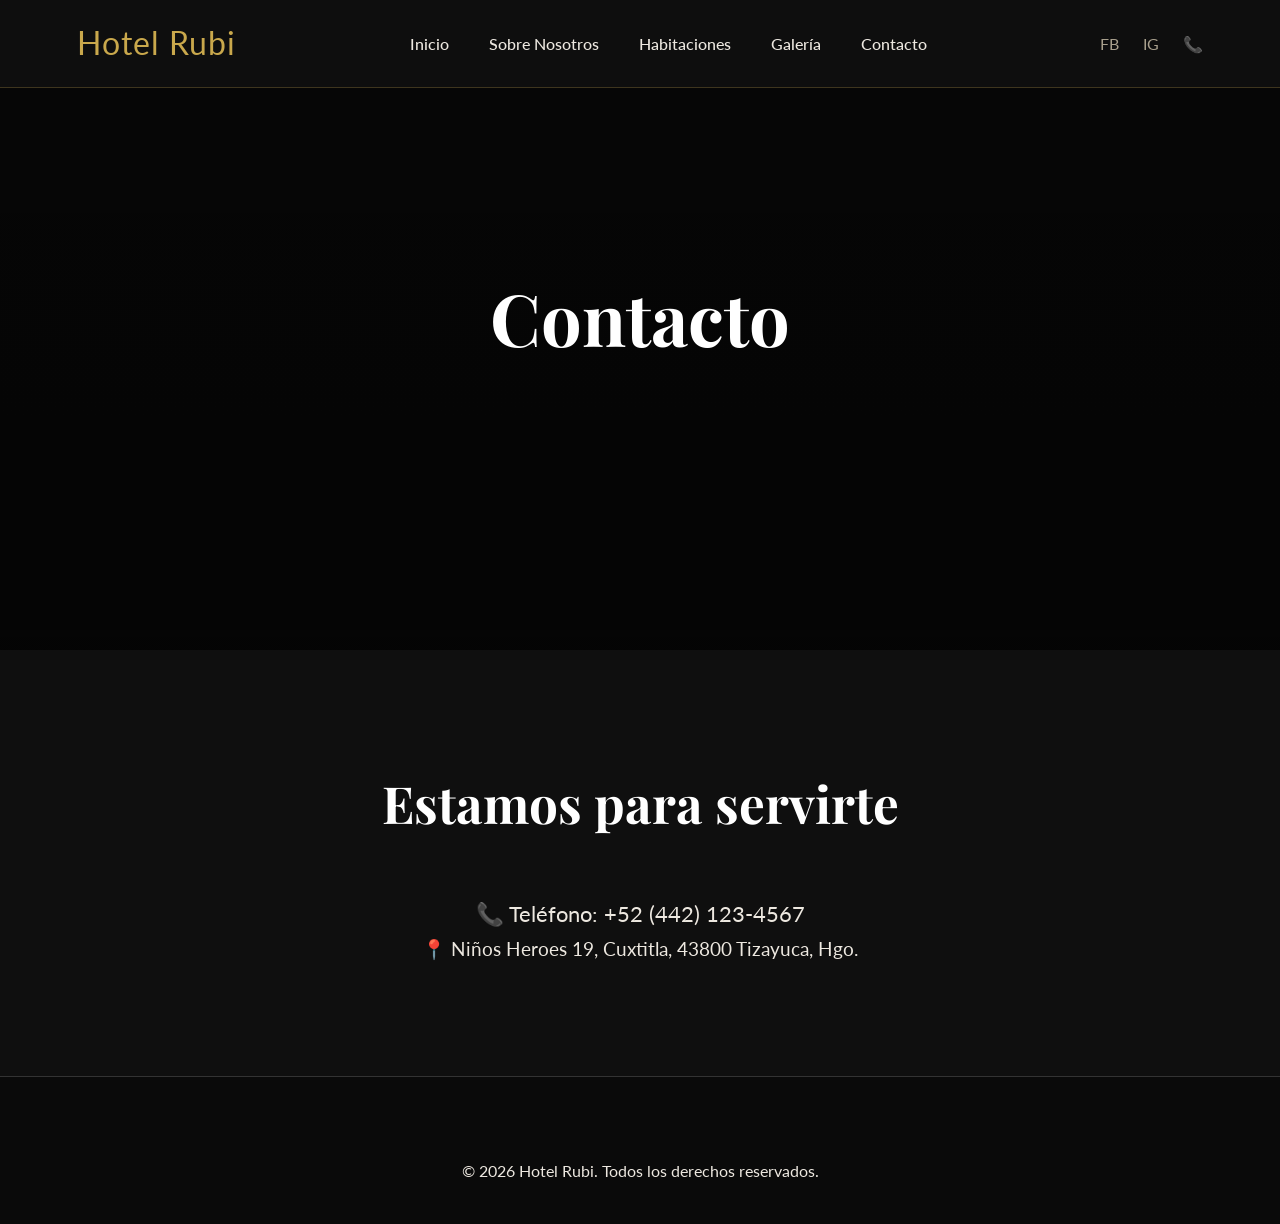
==== contacto.html @ fad12815 "Nuevo proyecto estático del hotel" ====
<!DOCTYPE html>
<html lang="es">
<head>
    <meta charset="UTF-8">
    <meta name="viewport" content="width=device-width, initial-scale=1.0">
    <title>Contacto — Hotel Rubi</title>
    <link href="https://fonts.googleapis.com/css2?family=Playfair+Display:wght@400;700&amp;family=Lato:wght@300;400;700&amp;display=swap" rel="stylesheet">
    <link rel="stylesheet" href="css/style.css">
</head>
<body>
    <nav>
        <a href="index.html" class="nav-logo">Hotel Rubi</a>
        <ul class="nav-links">
            <li><a href="index.html">Inicio</a></li>
            <li><a href="sobre-nosotros.html">Sobre Nosotros</a></li>
            <li><a href="habitaciones.html">Habitaciones</a></li>
            <li><a href="galeria.html">Galería</a></li>
            <li><a href="contacto.html">Contacto</a></li>
        </ul>
        <div class="nav-right">
            <a href="https://facebook.com" target="_blank">FB</a>
            <a href="https://instagram.com" target="_blank">IG</a>
            <a href="tel:+524421234567">📞</a>
            <!-- <a href="https://wa.me/524421234567" target="_blank" class="btn">Reservar</a> -->
        </div>
    </nav>

    <section class="hero" style="height: 60vh; background-image: linear-gradient(rgba(0,0,0,0.6), rgba(0,0,0,0.7)), url('');">
        <div class="hero-content">
            <h1>Contacto</h1>
        </div>
    </section>

    <section class="section">
        <h2 class="section-title">Estamos para servirte</h2>
        <div style="max-width: 700px; margin: 0 auto; text-align: center;">
            <p style="font-size: 1.4rem;">📞 Teléfono: +52 (442) 123-4567</p>
            <!-- <p style="font-size: 1.4rem; margin: 1.5rem 0;">💬 WhatsApp: <a href="https://wa.me/524421234567" style="color: var(--gold);">524421234567</a></p> -->
            <p style="font-size: 1.2rem;">📍 Niños Heroes 19, Cuxtitla, 43800 Tizayuca, Hgo.</p>
        </div>
    </section>

    <footer>
        <p>&copy; 2026 Hotel Rubi. Todos los derechos reservados.</p>
    </footer>
</body>
</html>
---- css/style.css ----
:root {
    --gold: #C9A84C;
    --gold-light: #E8C97A;
    --dark: #0F0F0F;
    --dark2: #1A1A1A;
    --text: #EDE8E0;
    --text-muted: #A89F8C;
}

* {
    margin: 0;
    padding: 0;
    box-sizing: border-box;
}

body {
    font-family: 'Lato', system-ui, sans-serif;
    background: var(--dark);
    color: var(--text);
    line-height: 1.7;
}

h1, h2, h3, h4 {
    font-family: 'Playfair Display', serif;
    font-weight: 700;
}

nav {
    position: fixed;
    top: 0;
    left: 0;
    right: 0;
    z-index: 1000;
    background: rgba(15, 15, 15, 0.98);
    backdrop-filter: blur(12px);
    border-bottom: 1px solid rgba(201, 168, 76, 0.25);
    padding: 0 6%;
    height: 88px;
    display: flex;
    align-items: center;
    justify-content: space-between;
}

.nav-logo {
    font-size: 2rem;
    color: var(--gold);
    text-decoration: none;
    letter-spacing: 1px;
}

.nav-links {
    display: flex;
    gap: 2.5rem;
    list-style: none;
}

.nav-links a {
    color: var(--text);
    text-decoration: none;
    font-size: 1rem;
    font-weight: 500;
    transition: color 0.3s;
}

.nav-links a:hover {
    color: var(--gold);
}

.nav-right {
    display: flex;
    align-items: center;
    gap: 1.5rem;
}

.nav-right a {
    color: var(--text-muted);
    text-decoration: none;
    transition: color 0.3s;
}

.nav-right a:hover {
    color: var(--gold);
}

.btn {
    display: inline-block;
    padding: 12px 28px;
    background: var(--gold);
    color: #111;
    text-decoration: none;
    font-weight: 600;
    border-radius: 4px;
    transition: all 0.3s;
}

.btn:hover {
    background: var(--gold-light);
    transform: translateY(-2px);
}

.hero {
    height: 100vh;
    min-height: 650px;
    background: linear-gradient(rgba(0,0,0,0.65), rgba(0,0,0,0.75)), url('https://picsum.photos/id/1015/1920/1080') center/cover;
    display: flex;
    align-items: center;
    justify-content: center;
    text-align: center;
    color: white;
}

.hero-content {
    max-width: 850px;
    padding: 0 20px;
}

.hero h1 {
    font-size: 4.5rem;
    margin-bottom: 1rem;
}

.hero p {
    font-size: 1.4rem;
    margin-bottom: 2.5rem;
}

.section {
    padding: 110px 6%;
}

.section-title {
    text-align: center;
    font-size: 3.2rem;
    margin-bottom: 3rem;
    color: white;
}

.gold-divider {
    text-align: center;
    font-size: 2rem;
    color: var(--gold);
    margin: 2rem 0;
}

.rooms-grid {
    display: grid;
    grid-template-columns: repeat(auto-fit, minmax(320px, 1fr));
    gap: 2.5rem;
}

.room-card {
    background: var(--dark2);
    border-radius: 12px;
    overflow: hidden;
    transition: all 0.4s ease;
}

.room-card:hover {
    transform: translateY(-12px);
    box-shadow: 0 25px 50px rgba(0,0,0,0.5);
}

.room-card img {
    width: 100%;
    height: 260px;
    object-fit: cover;
}

.room-info {
    padding: 1.8rem;
}

.room-info h3 {
    margin-bottom: 0.8rem;
    color: var(--gold);
}

.gallery-grid {
    display: grid;
    grid-template-columns: repeat(auto-fit, minmax(280px, 1fr));
    gap: 1.5rem;
}

.gallery-item {
    border-radius: 12px;
    overflow: hidden;
    height: 280px;
}

.gallery-item img {
    width: 100%;
    height: 100%;
    object-fit: cover;
    transition: transform 0.5s;
}

.gallery-item:hover img {
    transform: scale(1.08);
}

.service-grid {
    display: grid;
    grid-template-columns: repeat(auto-fit, minmax(260px, 1fr));
    gap: 2rem;
}

.service-card {
    background: var(--dark2);
    padding: 2.5rem 1.5rem;
    text-align: center;
    border-radius: 12px;
}

footer {
    background: #0a0a0a;
    padding: 80px 6% 40px;
    text-align: center;
    border-top: 1px solid #333;
}

.map-container {
    height: 420px;
    background: #222;
    border-radius: 12px;
    display: flex;
    align-items: center;
    justify-content: center;
    font-size: 1.2rem;
    color: var(--text-muted);
}

@media (max-width: 768px) {
    .nav-links {
        display: none;
    }
    .hero h1 {
        font-size: 3rem;
    }
}
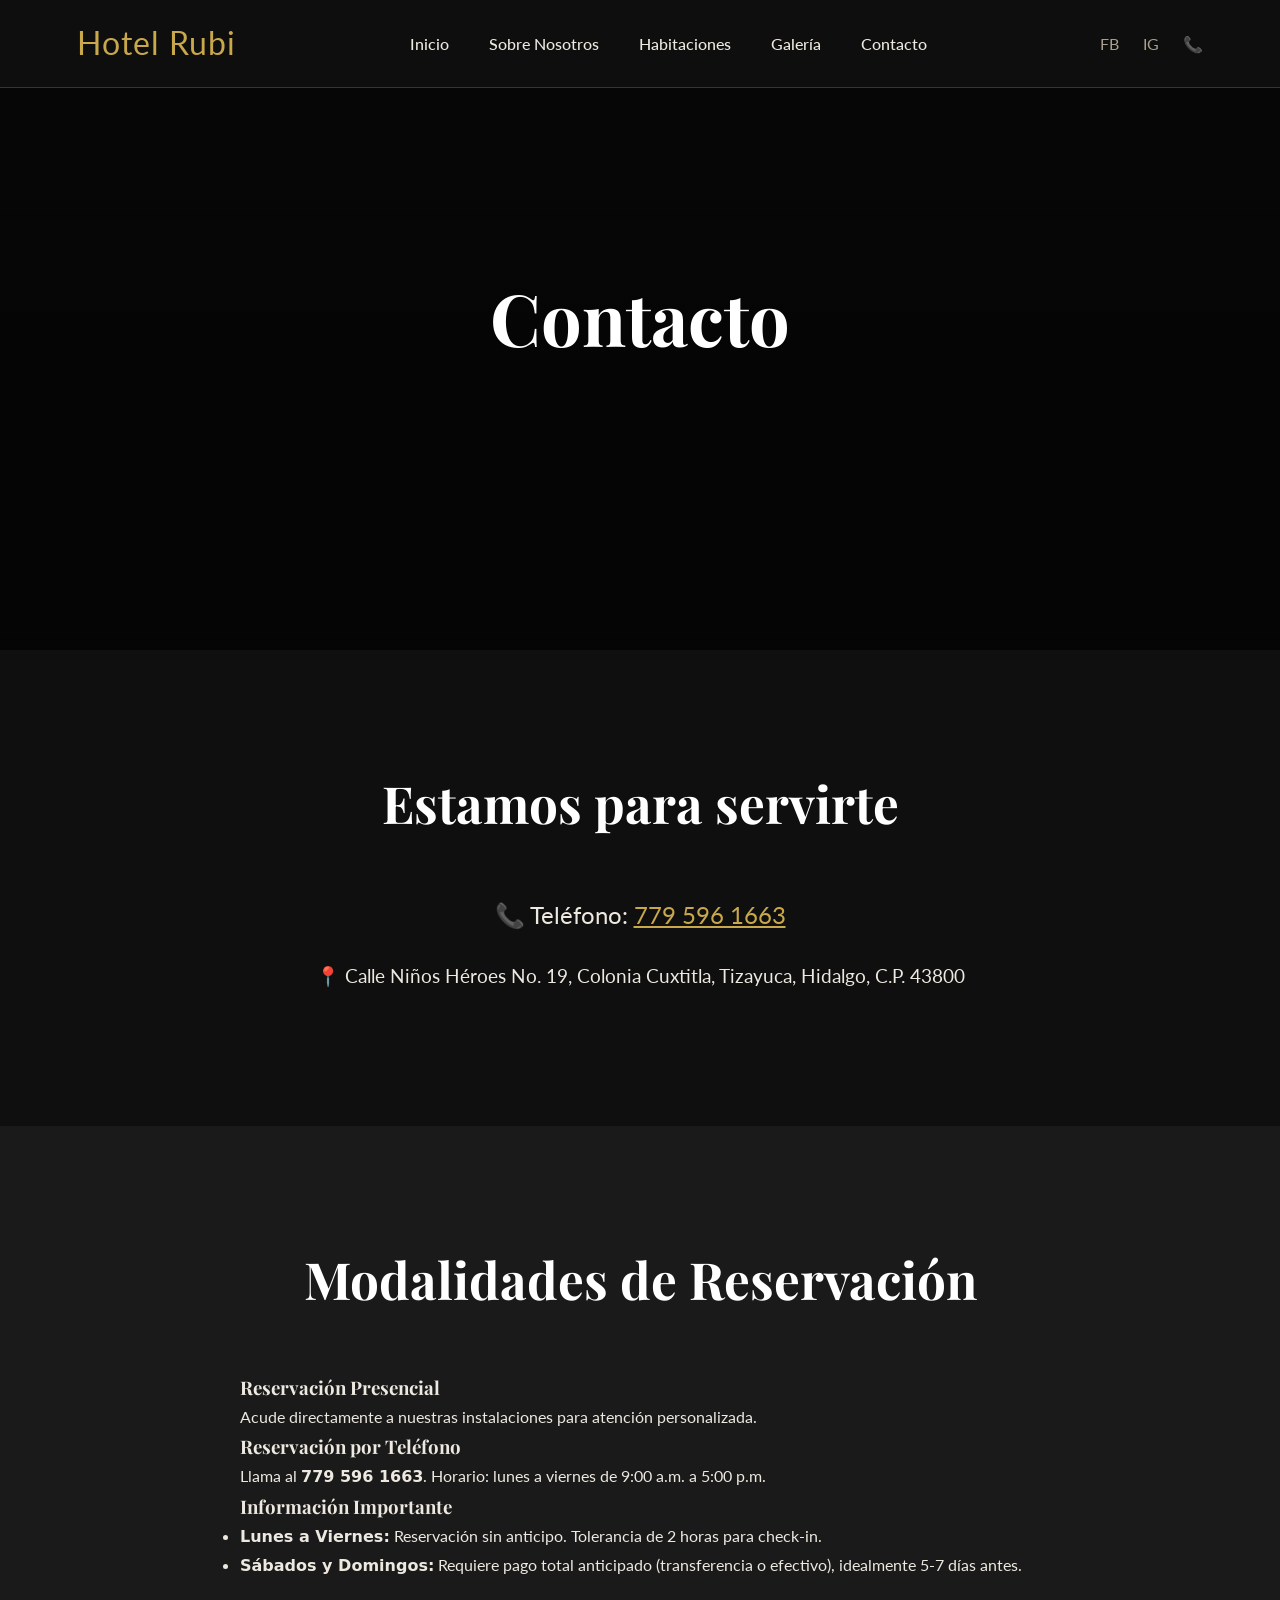
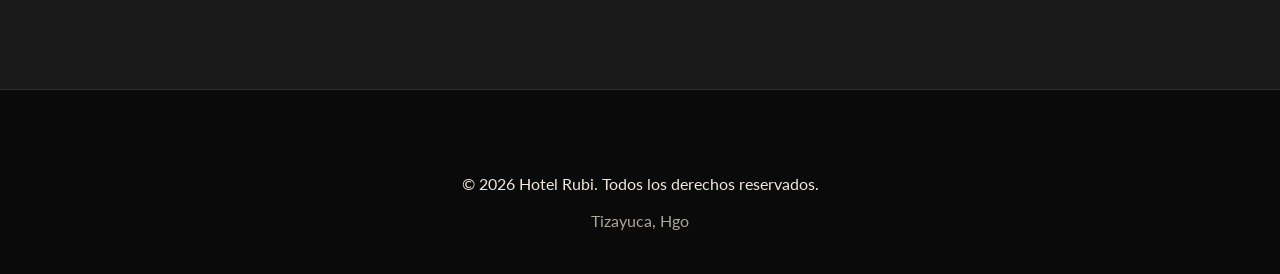
==== commit 872a5829: "Actualización del proyecto" ====
--- a/contacto.html
+++ b/contacto.html
@@ -20,8 +20,7 @@
         <div class="nav-right">
             <a href="https://facebook.com" target="_blank">FB</a>
             <a href="https://instagram.com" target="_blank">IG</a>
-            <a href="tel:+524421234567">📞</a>
-            <!-- <a href="https://wa.me/524421234567" target="_blank" class="btn">Reservar</a> -->
+            <a href="tel:7795961663">📞</a>
         </div>
     </nav>
 
@@ -34,14 +33,31 @@
     <section class="section">
         <h2 class="section-title">Estamos para servirte</h2>
         <div style="max-width: 700px; margin: 0 auto; text-align: center;">
-            <p style="font-size: 1.4rem;">📞 Teléfono: +52 (442) 123-4567</p>
-            <!-- <p style="font-size: 1.4rem; margin: 1.5rem 0;">💬 WhatsApp: <a href="https://wa.me/524421234567" style="color: var(--gold);">524421234567</a></p> -->
-            <p style="font-size: 1.2rem;">📍 Niños Heroes 19, Cuxtitla, 43800 Tizayuca, Hgo.</p>
+            <p style="font-size: 1.5rem;">📞 Teléfono: <a href="tel:7795961663" style="color:var(--gold);">779 596 1663</a></p>
+            <p style="font-size: 1.2rem; margin: 1.5rem 0;">📍 Calle Niños Héroes No. 19, Colonia Cuxtitla, Tizayuca, Hidalgo, C.P. 43800</p>
+        </div>
+    </section>
+
+    <section class="section" style="background: var(--dark2);">
+        <h2 class="section-title">Modalidades de Reservación</h2>
+        <div style="max-width: 800px; margin: 0 auto;">
+            <h3>Reservación Presencial</h3>
+            <p>Acude directamente a nuestras instalaciones para atención personalizada.</p>
+            
+            <h3>Reservación por Teléfono</h3>
+            <p>Llama al <strong>779 596 1663</strong>. Horario: lunes a viernes de 9:00 a.m. a 5:00 p.m.</p>
+            
+            <h3>Información Importante</h3>
+            <ul>
+                <li><strong>Lunes a Viernes:</strong> Reservación sin anticipo. Tolerancia de 2 horas para check-in.</li>
+                <li><strong>Sábados y Domingos:</strong> Requiere pago total anticipado (transferencia o efectivo), idealmente 5-7 días antes.</li>
+            </ul>
         </div>
     </section>
 
     <footer>
         <p>&copy; 2026 Hotel Rubi. Todos los derechos reservados.</p>
+        <p style="margin-top:10px; opacity:0.7;">Tizayuca, Hgo</p>
     </footer>
 </body>
 </html>
--- a/css/style.css
+++ b/css/style.css
@@ -101,7 +101,7 @@
 .hero {
     height: 100vh;
     min-height: 650px;
-    background: linear-gradient(rgba(0,0,0,0.65), rgba(0,0,0,0.75)), url('https://picsum.photos/id/1015/1920/1080') center/cover;
+    /* background: linear-gradient(rgba(0,0,0,0.65), rgba(0,0,0,0.75)), url('https://picsum.photos/id/1015/1920/1080') center/cover; */
     display: flex;
     align-items: center;
     justify-content: center;
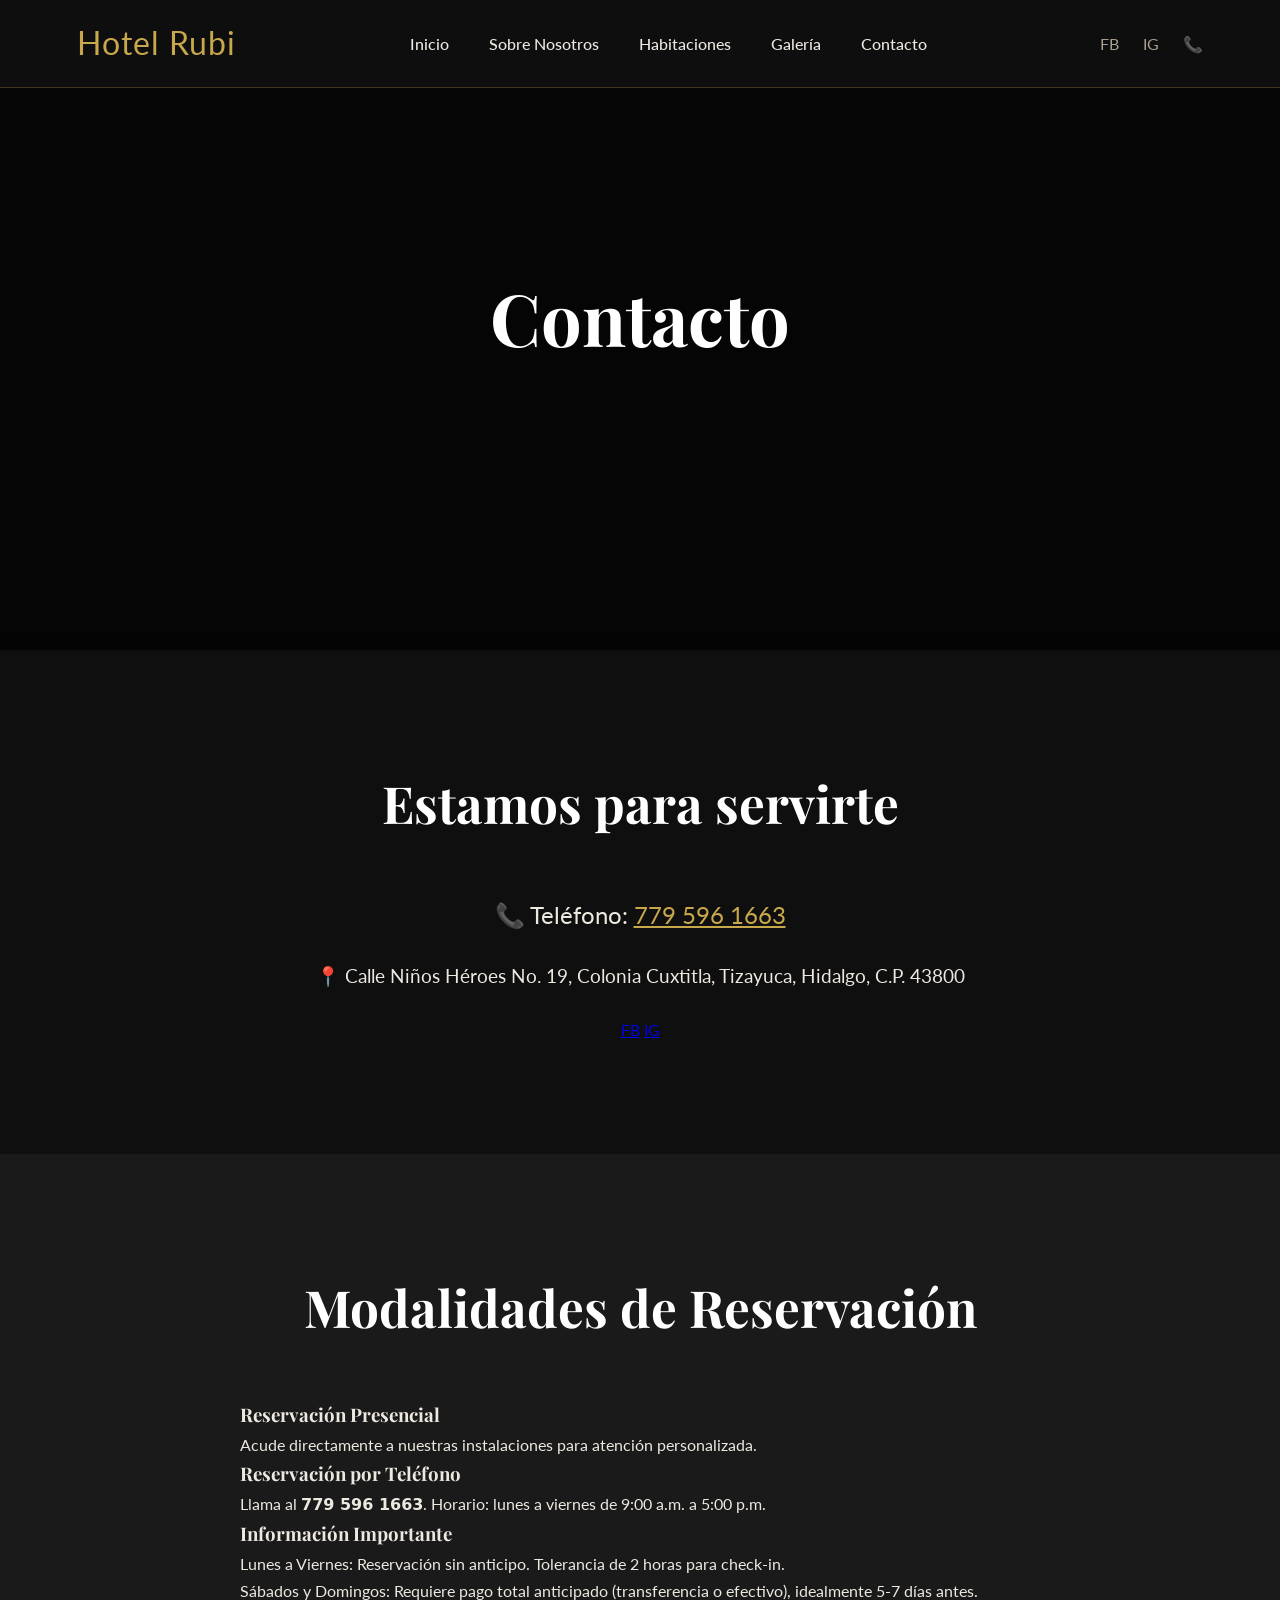
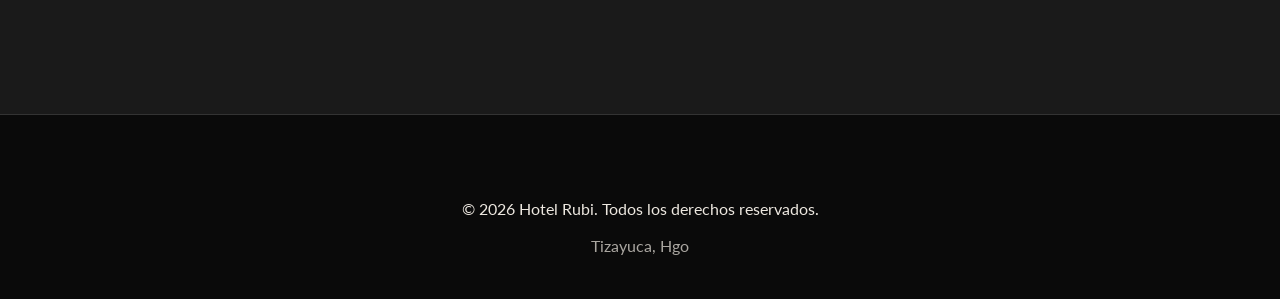
==== commit 6ce3e67d: "Actualización del proyecto" ====
--- a/contacto.html
+++ b/contacto.html
@@ -18,8 +18,8 @@
             <li><a href="contacto.html">Contacto</a></li>
         </ul>
         <div class="nav-right">
-            <a href="https://facebook.com" target="_blank">FB</a>
-            <a href="https://instagram.com" target="_blank">IG</a>
+            <a href="https://www.facebook.com/share/1CnUJTxRYL/" target="_blank">FB</a>
+            <a href="https://www.instagram.com/hotelboutiquer" target="_blank">IG</a>
             <a href="tel:7795961663">📞</a>
         </div>
     </nav>
@@ -35,6 +35,9 @@
         <div style="max-width: 700px; margin: 0 auto; text-align: center;">
             <p style="font-size: 1.5rem;">📞 Teléfono: <a href="tel:7795961663" style="color:var(--gold);">779 596 1663</a></p>
             <p style="font-size: 1.2rem; margin: 1.5rem 0;">📍 Calle Niños Héroes No. 19, Colonia Cuxtitla, Tizayuca, Hidalgo, C.P. 43800</p>
+            <a href="https://www.facebook.com/share/1CnUJTxRYL/" target="_blank">FB</a>
+            <a href="https://www.instagram.com/hotelboutiquer" target="_blank">IG</a>
+
         </div>
     </section>
 
@@ -48,10 +51,8 @@
             <p>Llama al <strong>779 596 1663</strong>. Horario: lunes a viernes de 9:00 a.m. a 5:00 p.m.</p>
             
             <h3>Información Importante</h3>
-            <ul>
-                <li><strong>Lunes a Viernes:</strong> Reservación sin anticipo. Tolerancia de 2 horas para check-in.</li>
-                <li><strong>Sábados y Domingos:</strong> Requiere pago total anticipado (transferencia o efectivo), idealmente 5-7 días antes.</li>
-            </ul>
+                <p>Lunes a Viernes: Reservación sin anticipo. Tolerancia de 2 horas para check-in.</p>
+                <p>Sábados y Domingos: Requiere pago total anticipado (transferencia o efectivo), idealmente 5-7 días antes.</p>
         </div>
     </section>
 
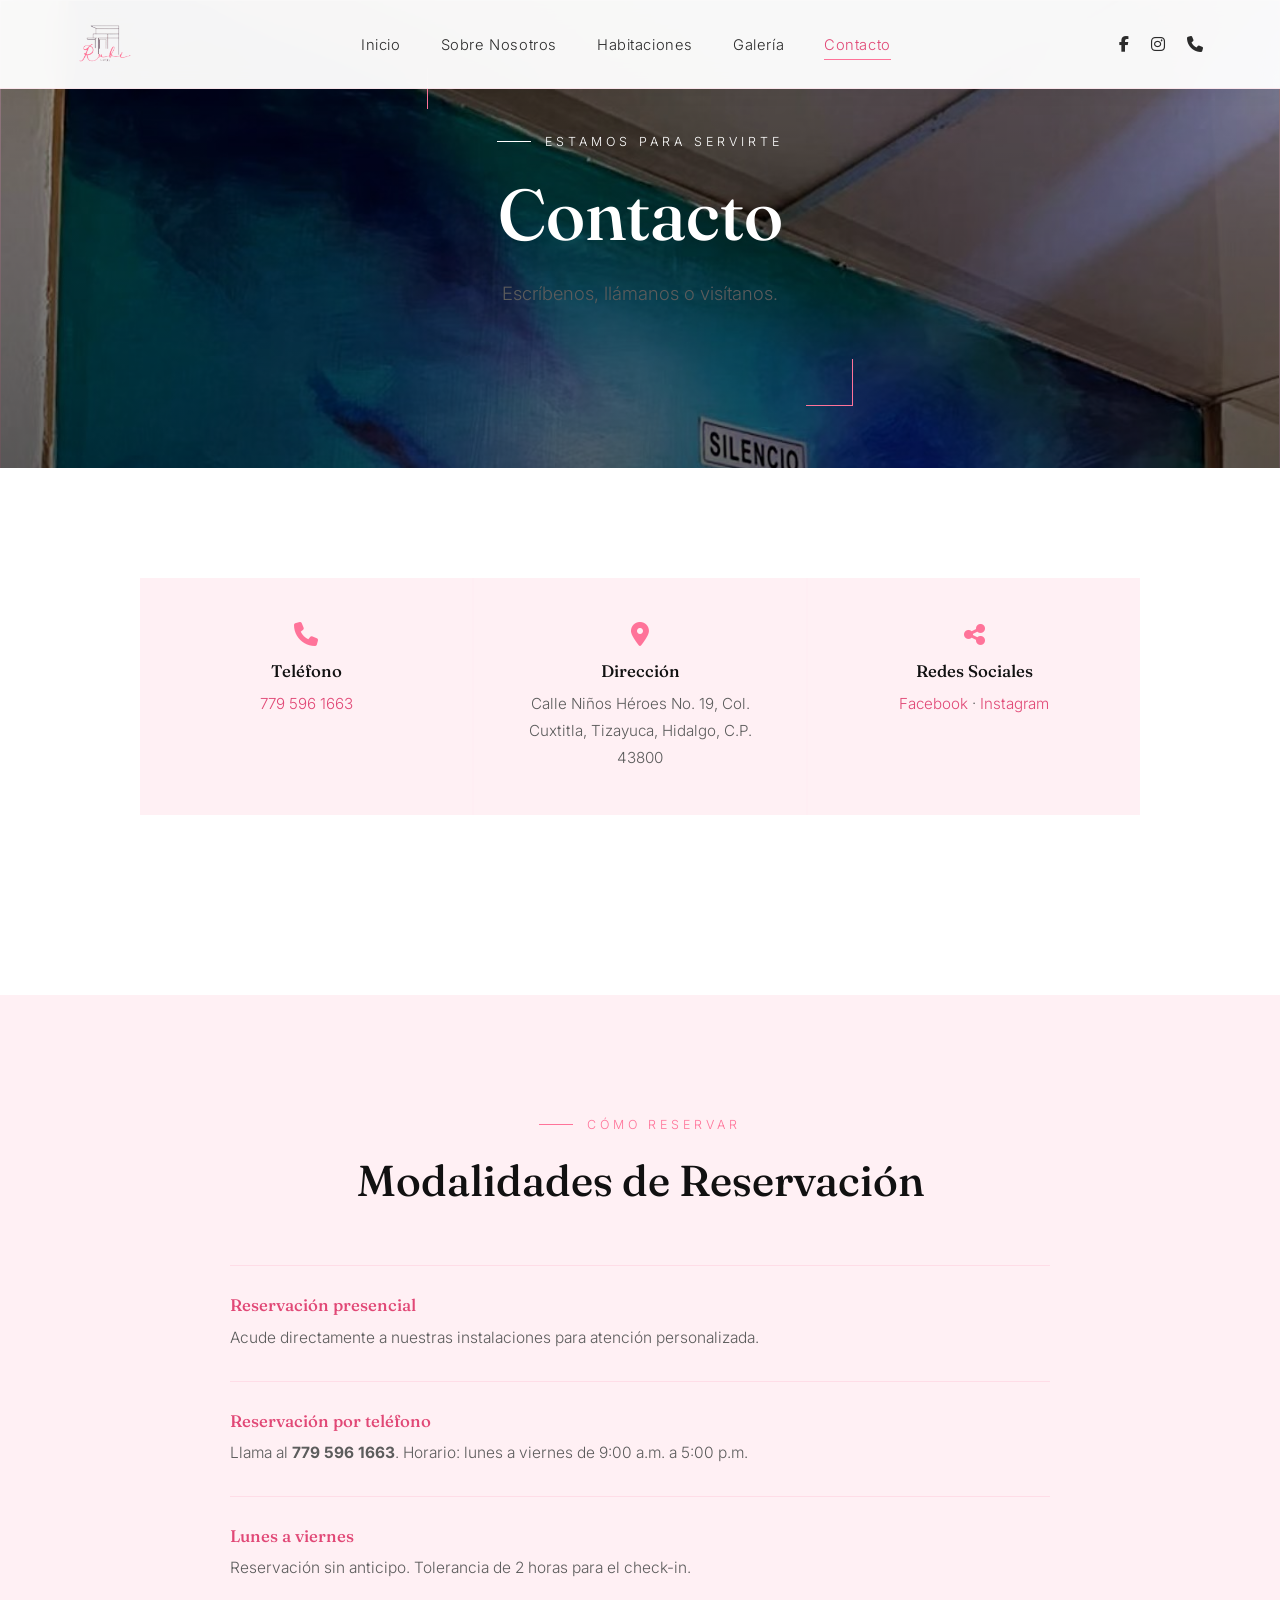
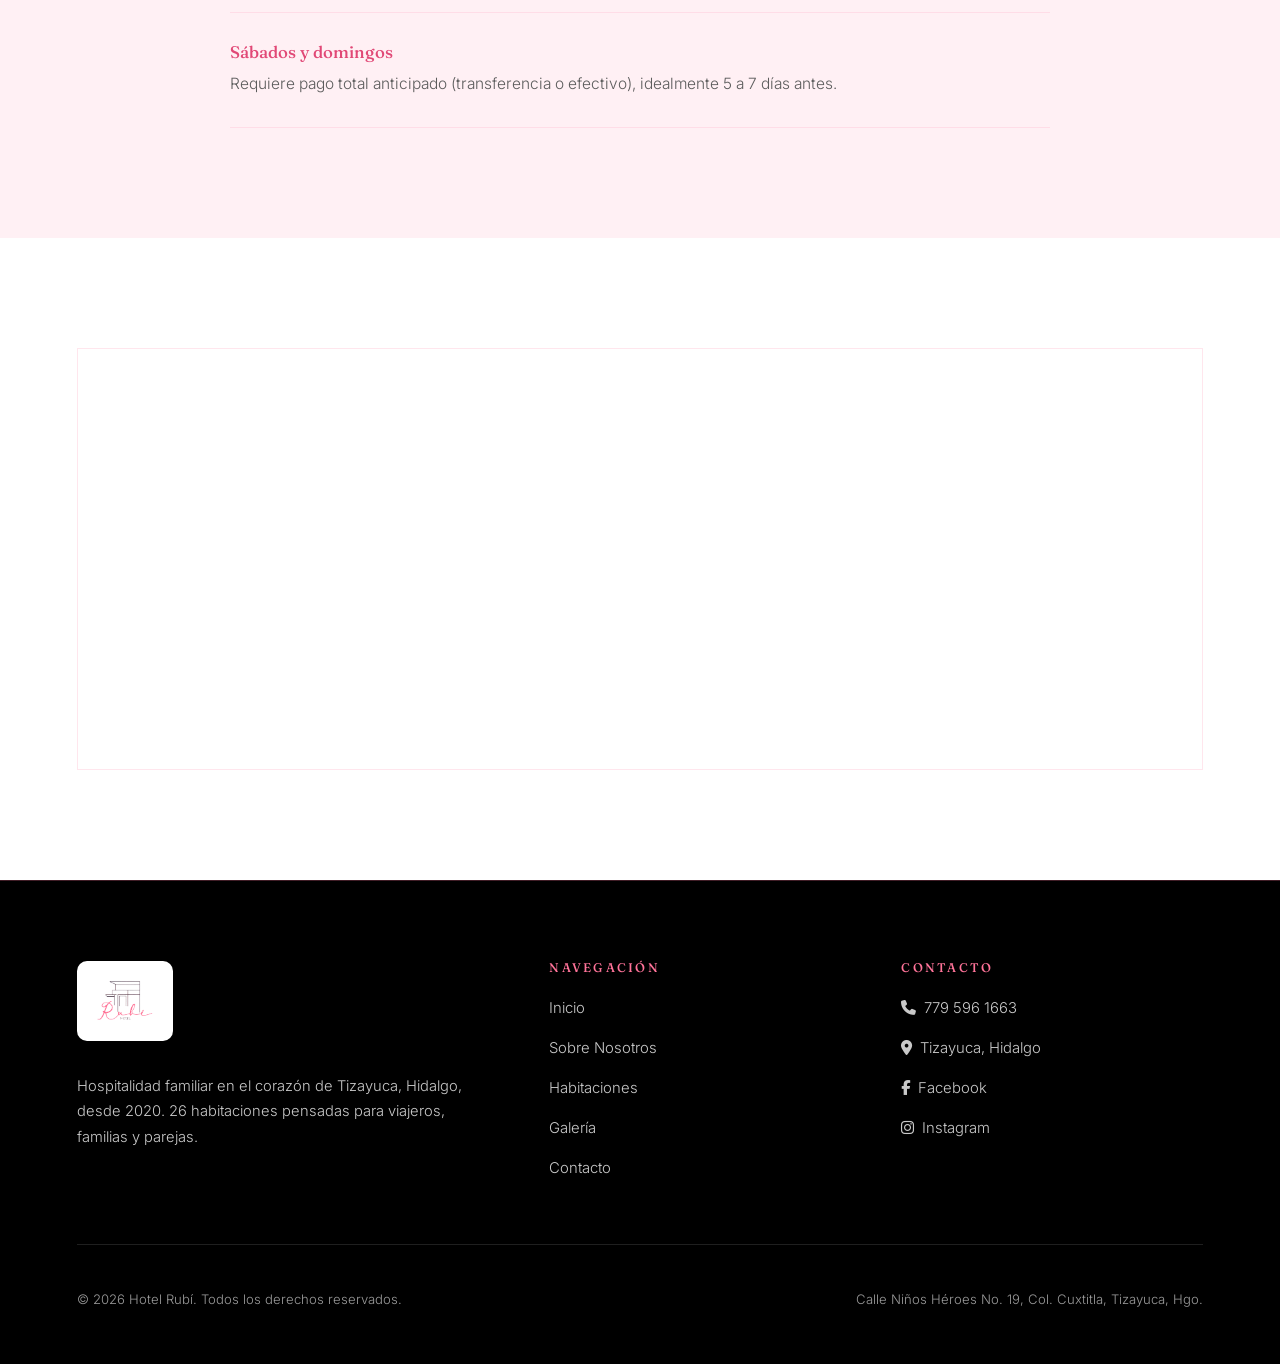
==== commit cdcdf974: "Cambios" ====
--- a/contacto.html
+++ b/contacto.html
@@ -1,64 +1,130 @@
 <!DOCTYPE html>
 <html lang="es">
 <head>
-    <meta charset="UTF-8">
-    <meta name="viewport" content="width=device-width, initial-scale=1.0">
-    <title>Contacto — Hotel Rubi</title>
-    <link href="https://fonts.googleapis.com/css2?family=Playfair+Display:wght@400;700&amp;family=Lato:wght@300;400;700&amp;display=swap" rel="stylesheet">
-    <link rel="stylesheet" href="css/style.css">
+<meta charset="UTF-8">
+<meta name="viewport" content="width=device-width, initial-scale=1.0">
+<title>Contacto — Hotel Rubí</title>
+<meta name="description" content="Hotel Rubí, hospitalidad familiar en Tizayuca, Hidalgo. 26 habitaciones, Wi-Fi gratis, agua caliente 24 horas y estacionamiento.">
+<link rel="preconnect" href="https://fonts.googleapis.com">
+<link href="https://fonts.googleapis.com/css2?family=Fraunces:opsz,wght@9..144,300;9..144,400;9..144,500;9..144,600&family=Inter:wght@300;400;500;600&display=swap" rel="stylesheet">
+<link rel="stylesheet" href="https://cdnjs.cloudflare.com/ajax/libs/font-awesome/6.6.0/css/all.min.css">
+<link rel="stylesheet" href="css/style.css">
 </head>
 <body>
     <nav>
-        <a href="index.html" class="nav-logo">Hotel Rubi</a>
+        <a href="index.html" class="nav-logo"><img src="img/logo.png" alt="Hotel Rubí"></a>
         <ul class="nav-links">
             <li><a href="index.html">Inicio</a></li>
             <li><a href="sobre-nosotros.html">Sobre Nosotros</a></li>
             <li><a href="habitaciones.html">Habitaciones</a></li>
             <li><a href="galeria.html">Galería</a></li>
-            <li><a href="contacto.html">Contacto</a></li>
+            <li><a href="contacto.html" class="active">Contacto</a></li>
         </ul>
         <div class="nav-right">
-            <a href="https://www.facebook.com/share/1CnUJTxRYL/" target="_blank">FB</a>
-            <a href="https://www.instagram.com/hotelboutiquer" target="_blank">IG</a>
-            <a href="tel:7795961663">📞</a>
+            <a href="https://www.facebook.com/share/1CnUJTxRYL/" target="_blank" aria-label="Facebook"><i class="fab fa-facebook-f"></i></a>
+            <a href="https://www.instagram.com/hotelboutiquer" target="_blank" aria-label="Instagram"><i class="fab fa-instagram"></i></a>
+            <a href="tel:7795961663" aria-label="Llamar"><i class="fas fa-phone"></i></a>
         </div>
+        <button class="nav-toggle" aria-label="Abrir menú"><i class="fas fa-bars"></i></button>
     </nav>
 
-    <section class="hero" style="height: 60vh; background-image: linear-gradient(rgba(0,0,0,0.6), rgba(0,0,0,0.7)), url('');">
-        <div class="hero-content">
+    <section class="hero hero-sm">
+        <div class="hero-media"><div class="img-frame " data-label="Coloca aquí: img/hero-contacto.jpg"><img src="img/hero-contacto.jpg" alt="Recepción del Hotel Rubí" loading="lazy" onerror="this.parentElement.classList.add(&quot;img-frame--empty&quot;)"></div></div>
+        <div class="hero-content framed">
+            <div class="eyebrow" style="justify-content:center;">Estamos para servirte</div>
             <h1>Contacto</h1>
+            <p>Escríbenos, llámanos o visítanos.</p>
         </div>
     </section>
 
     <section class="section">
-        <h2 class="section-title">Estamos para servirte</h2>
-        <div style="max-width: 700px; margin: 0 auto; text-align: center;">
-            <p style="font-size: 1.5rem;">📞 Teléfono: <a href="tel:7795961663" style="color:var(--gold);">779 596 1663</a></p>
-            <p style="font-size: 1.2rem; margin: 1.5rem 0;">📍 Calle Niños Héroes No. 19, Colonia Cuxtitla, Tizayuca, Hidalgo, C.P. 43800</p>
-            <a href="https://www.facebook.com/share/1CnUJTxRYL/" target="_blank">FB</a>
-            <a href="https://www.instagram.com/hotelboutiquer" target="_blank">IG</a>
-
+        <div class="info-grid">
+            <div class="info-card">
+                <i class="fas fa-phone"></i>
+                <h3>Teléfono</h3>
+                <p><a href="tel:7795961663">779 596 1663</a></p>
+            </div>
+            <div class="info-card">
+                <i class="fas fa-location-dot"></i>
+                <h3>Dirección</h3>
+                <p>Calle Niños Héroes No. 19, Col. Cuxtitla, Tizayuca, Hidalgo, C.P. 43800</p>
+            </div>
+            <div class="info-card">
+                <i class="fas fa-share-nodes"></i>
+                <h3>Redes Sociales</h3>
+                <p>
+                    <a href="https://www.facebook.com/share/1CnUJTxRYL/" target="_blank">Facebook</a> ·
+                    <a href="https://www.instagram.com/hotelboutiquer" target="_blank">Instagram</a>
+                </p>
+            </div>
         </div>
     </section>
 
-    <section class="section" style="background: var(--dark2);">
-        <h2 class="section-title">Modalidades de Reservación</h2>
-        <div style="max-width: 800px; margin: 0 auto;">
-            <h3>Reservación Presencial</h3>
-            <p>Acude directamente a nuestras instalaciones para atención personalizada.</p>
-            
-            <h3>Reservación por Teléfono</h3>
-            <p>Llama al <strong>779 596 1663</strong>. Horario: lunes a viernes de 9:00 a.m. a 5:00 p.m.</p>
-            
-            <h3>Información Importante</h3>
-                <p>Lunes a Viernes: Reservación sin anticipo. Tolerancia de 2 horas para check-in.</p>
-                <p>Sábados y Domingos: Requiere pago total anticipado (transferencia o efectivo), idealmente 5-7 días antes.</p>
+    <section class="section section-alt">
+        <div class="section-head">
+            <div class="eyebrow" style="justify-content:center;">Cómo reservar</div>
+            <h2 class="section-title">Modalidades de Reservación</h2>
+        </div>
+        <div class="policy-block">
+            <div class="policy-item">
+                <h3>Reservación presencial</h3>
+                <p>Acude directamente a nuestras instalaciones para atención personalizada.</p>
+            </div>
+            <div class="policy-item">
+                <h3>Reservación por teléfono</h3>
+                <p>Llama al <strong>779 596 1663</strong>. Horario: lunes a viernes de 9:00 a.m. a 5:00 p.m.</p>
+            </div>
+            <div class="policy-item">
+                <h3>Lunes a viernes</h3>
+                <p>Reservación sin anticipo. Tolerancia de 2 horas para el check-in.</p>
+            </div>
+            <div class="policy-item">
+                <h3>Sábados y domingos</h3>
+                <p>Requiere pago total anticipado (transferencia o efectivo), idealmente 5 a 7 días antes.</p>
+            </div>
         </div>
     </section>
 
+    <section class="section">
+        <div class="map-container">
+            <iframe
+                src="https://www.google.com/maps/embed?pb=!1m18!1m12!1m3!1d3752.9270895784116!2d-98.97706869999999!3d19.8430377!2m3!1f0!2f0!3f0!3m2!1i1024!2i768!4f13.1!3m3!1m2!1s0x85d19138d323630d%3A0xfdf1e654371098e!2sHotel%20Rub%C3%AD!5e0!3m2!1ses-419!2smx!4v1782427374784!5m2!1ses-419!2smx"
+                width="100%" height="420" style="border:0;" allowfullscreen="" loading="lazy"
+                referrerpolicy="no-referrer-when-downgrade"></iframe>
+        </div>
+    </section>
     <footer>
-        <p>&copy; 2026 Hotel Rubi. Todos los derechos reservados.</p>
-        <p style="margin-top:10px; opacity:0.7;">Tizayuca, Hgo</p>
+        <div class="footer-grid">
+            <div>
+                <div class="footer-logo"><img src="img/logo.png" alt="Hotel Rubí"></div>
+                <p>Hospitalidad familiar en el corazón de Tizayuca, Hidalgo, desde 2020. 26 habitaciones pensadas para viajeros, familias y parejas.</p>
+            </div>
+            <div class="footer-col">
+                <h4>Navegación</h4>
+                <ul>
+                    <li><a href="index.html">Inicio</a></li>
+                    <li><a href="sobre-nosotros.html">Sobre Nosotros</a></li>
+                    <li><a href="habitaciones.html">Habitaciones</a></li>
+                    <li><a href="galeria.html">Galería</a></li>
+                    <li><a href="contacto.html">Contacto</a></li>
+                </ul>
+            </div>
+            <div class="footer-col">
+                <h4>Contacto</h4>
+                <ul>
+                    <li><a href="tel:7795961663"><i class="fas fa-phone" style="margin-right:8px;"></i>779 596 1663</a></li>
+                    <li><a href="https://maps.app.goo.gl/82hrW9SH6mD1bFYG8" target="_blank"><i class="fas fa-location-dot" style="margin-right:8px;"></i>Tizayuca, Hidalgo</a></li>
+                    <li><a href="https://www.facebook.com/share/1CnUJTxRYL/" target="_blank"><i class="fab fa-facebook-f" style="margin-right:8px;"></i>Facebook</a></li>
+                    <li><a href="https://www.instagram.com/hotelboutiquer" target="_blank"><i class="fab fa-instagram" style="margin-right:8px;"></i>Instagram</a></li>
+                </ul>
+            </div>
+        </div>
+        <div class="footer-bottom">
+            <p>&copy; 2026 Hotel Rubí. Todos los derechos reservados.</p>
+            <p>Calle Niños Héroes No. 19, Col. Cuxtitla, Tizayuca, Hgo.</p>
+        </div>
     </footer>
+
+    <script src="js/main.js"></script>
 </body>
-</html>+</html>
--- a/css/style.css
+++ b/css/style.css
@@ -1,239 +1,636 @@
-:root {
-    --gold: #C9A84C;
-    --gold-light: #E8C97A;
-    --dark: #0F0F0F;
-    --dark2: #1A1A1A;
-    --text: #EDE8E0;
-    --text-muted: #A89F8C;
-}
-
-* {
-    margin: 0;
-    padding: 0;
-    box-sizing: border-box;
-}
-
-body {
-    font-family: 'Lato', system-ui, sans-serif;
-    background: var(--dark);
-    color: var(--text);
-    line-height: 1.7;
-}
-
-h1, h2, h3, h4 {
-    font-family: 'Playfair Display', serif;
-    font-weight: 700;
-}
-
-nav {
-    position: fixed;
-    top: 0;
-    left: 0;
-    right: 0;
-    z-index: 1000;
-    background: rgba(15, 15, 15, 0.98);
-    backdrop-filter: blur(12px);
-    border-bottom: 1px solid rgba(201, 168, 76, 0.25);
-    padding: 0 6%;
-    height: 88px;
-    display: flex;
-    align-items: center;
-    justify-content: space-between;
-}
-
-.nav-logo {
-    font-size: 2rem;
-    color: var(--gold);
-    text-decoration: none;
-    letter-spacing: 1px;
-}
-
-.nav-links {
-    display: flex;
-    gap: 2.5rem;
-    list-style: none;
-}
-
-.nav-links a {
-    color: var(--text);
-    text-decoration: none;
-    font-size: 1rem;
-    font-weight: 500;
-    transition: color 0.3s;
-}
-
-.nav-links a:hover {
-    color: var(--gold);
-}
-
-.nav-right {
-    display: flex;
-    align-items: center;
-    gap: 1.5rem;
-}
-
-.nav-right a {
-    color: var(--text-muted);
-    text-decoration: none;
-    transition: color 0.3s;
-}
-
-.nav-right a:hover {
-    color: var(--gold);
-}
-
-.btn {
-    display: inline-block;
-    padding: 12px 28px;
-    background: var(--gold);
-    color: #111;
-    text-decoration: none;
-    font-weight: 600;
-    border-radius: 4px;
-    transition: all 0.3s;
-}
-
-.btn:hover {
-    background: var(--gold-light);
-    transform: translateY(-2px);
-}
-
-.hero {
-    height: 100vh;
-    min-height: 650px;
-    /* background: linear-gradient(rgba(0,0,0,0.65), rgba(0,0,0,0.75)), url('https://picsum.photos/id/1015/1920/1080') center/cover; */
-    display: flex;
-    align-items: center;
-    justify-content: center;
-    text-align: center;
-    color: white;
-}
-
-.hero-content {
-    max-width: 850px;
-    padding: 0 20px;
-}
-
-.hero h1 {
-    font-size: 4.5rem;
-    margin-bottom: 1rem;
-}
-
-.hero p {
-    font-size: 1.4rem;
-    margin-bottom: 2.5rem;
-}
-
-.section {
-    padding: 110px 6%;
-}
-
-.section-title {
-    text-align: center;
-    font-size: 3.2rem;
-    margin-bottom: 3rem;
-    color: white;
-}
-
-.gold-divider {
-    text-align: center;
-    font-size: 2rem;
-    color: var(--gold);
-    margin: 2rem 0;
-}
-
-.rooms-grid {
-    display: grid;
-    grid-template-columns: repeat(auto-fit, minmax(320px, 1fr));
-    gap: 2.5rem;
-}
-
-.room-card {
-    background: var(--dark2);
-    border-radius: 12px;
-    overflow: hidden;
-    transition: all 0.4s ease;
-}
-
-.room-card:hover {
-    transform: translateY(-12px);
-    box-shadow: 0 25px 50px rgba(0,0,0,0.5);
-}
-
-.room-card img {
-    width: 100%;
-    height: 260px;
-    object-fit: cover;
-}
-
-.room-info {
-    padding: 1.8rem;
-}
-
-.room-info h3 {
-    margin-bottom: 0.8rem;
-    color: var(--gold);
-}
-
-.gallery-grid {
-    display: grid;
-    grid-template-columns: repeat(auto-fit, minmax(280px, 1fr));
-    gap: 1.5rem;
-}
-
-.gallery-item {
-    border-radius: 12px;
-    overflow: hidden;
-    height: 280px;
-}
-
-.gallery-item img {
-    width: 100%;
-    height: 100%;
-    object-fit: cover;
-    transition: transform 0.5s;
-}
-
-.gallery-item:hover img {
-    transform: scale(1.08);
-}
-
-.service-grid {
-    display: grid;
-    grid-template-columns: repeat(auto-fit, minmax(260px, 1fr));
-    gap: 2rem;
-}
-
-.service-card {
-    background: var(--dark2);
-    padding: 2.5rem 1.5rem;
-    text-align: center;
-    border-radius: 12px;
-}
-
-footer {
-    background: #0a0a0a;
-    padding: 80px 6% 40px;
-    text-align: center;
-    border-top: 1px solid #333;
-}
-
-.map-container {
-    height: 420px;
-    background: #222;
-    border-radius: 12px;
-    display: flex;
-    align-items: center;
-    justify-content: center;
-    font-size: 1.2rem;
-    color: var(--text-muted);
-}
-
-@media (max-width: 768px) {
-    .nav-links {
-        display: none;
+/* =========================================================
+   HOTEL RUBÍ — Hoja de estilos
+   Paleta: rosa de marca (#ff7399) + negro (#000000) sobre blanco (#ffffff)
+   Tipografía: Fraunces (display) + Inter (texto/utilitaria)
+   ========================================================= */
+
+:root{
+    --wine:#000000;
+    --wine-light:#1a1a1a;
+    --gold:#ff7399;
+    --gold-soft:#e14876;
+
+    --dark:#ffffff;
+    --dark2:#fff0f4;
+    --dark3:#ffd9e4;
+
+    --cream:#111111;
+    --text:#2b2b2b;
+    --text-muted:#5c5c5c;
+
+    --shadow:0 20px 50px rgba(0,0,0,.14);
+    --shadow-soft:0 10px 30px rgba(0,0,0,.08);
+    --radius:4px;
+    --ease:cubic-bezier(.22,1,.36,1);
+}
+
+*{ box-sizing:border-box; }
+
+html{ scroll-behavior:smooth; }
+
+body{
+    margin:0;
+    font-family:'Inter', sans-serif;
+    background:var(--dark);
+    color:var(--text);
+    line-height:1.75;
+    font-weight:300;
+    -webkit-font-smoothing:antialiased;
+}
+
+h1,h2,h3,h4{
+    font-family:'Fraunces', serif;
+    font-weight:500;
+    color:var(--cream);
+    line-height:1.15;
+    margin:0 0 .6em;
+}
+
+a{ color:inherit; }
+
+img{ max-width:100%; display:block; }
+
+.container{
+    max-width:1180px;
+    margin:0 auto;
+    padding:0 6%;
+}
+
+/* ---------- EYEBROW / DIVIDER (signature typographic device) ---------- */
+.eyebrow{
+    display:inline-flex;
+    align-items:center;
+    gap:14px;
+    font-family:'Inter',sans-serif;
+    font-size:.78rem;
+    letter-spacing:.32em;
+    text-transform:uppercase;
+    color:var(--gold);
+    margin-bottom:20px;
+}
+.eyebrow::before{
+    content:"";
+    width:34px;
+    height:1px;
+    background:var(--gold);
+}
+
+.gold-divider{
+    text-align:center;
+    color:var(--gold);
+    font-size:1.1rem;
+    letter-spacing:.4em;
+    margin-bottom:14px;
+    opacity:.85;
+}
+
+/* ---------- NAV ---------- */
+nav{
+    position:fixed;
+    top:0; left:0;
+    width:100%;
+    z-index:1000;
+    display:flex;
+    justify-content:space-between;
+    align-items:center;
+    padding:16px 6%;
+    background:rgba(255,255,255,.96);
+    backdrop-filter:blur(14px);
+    border-bottom:1px solid rgba(255,115,153,.15);
+    box-shadow:0 4px 20px rgba(0,0,0,.04);
+    transition:.4s var(--ease);
+}
+nav.scrolled{
+    padding:10px 6%;
+    box-shadow:0 8px 26px rgba(0,0,0,.08);
+}
+.nav-logo{
+    font-family:'Fraunces', serif;
+    font-size:1.5rem;
+    letter-spacing:.03em;
+    color:var(--cream);
+    text-decoration:none;
+    display:flex;
+    align-items:center;
+    gap:10px;
+}
+.nav-logo span{ color:var(--gold); }
+.nav-logo img{
+    height:56px;
+    width:auto;
+    display:block;
+    transition:.4s var(--ease);
+}
+nav.scrolled .nav-logo img{ height:44px; }
+
+.nav-links{
+    list-style:none;
+    display:flex;
+    gap:40px;
+    margin:0; padding:0;
+}
+.nav-links a{
+    text-decoration:none;
+    color:var(--text);
+    font-size:.92rem;
+    letter-spacing:.04em;
+    position:relative;
+    padding-bottom:6px;
+    transition:.3s;
+}
+.nav-links a::after{
+    content:"";
+    position:absolute;
+    left:0; bottom:0;
+    width:0; height:1px;
+    background:var(--gold);
+    transition:.35s var(--ease);
+}
+.nav-links a:hover, .nav-links a.active{ color:var(--gold-soft); }
+.nav-links a:hover::after, .nav-links a.active::after{ width:100%; }
+
+.nav-right{
+    display:flex;
+    align-items:center;
+    gap:22px;
+    font-size:1rem;
+}
+.nav-right a{
+    color:var(--text);
+    text-decoration:none;
+    transition:.3s;
+}
+.nav-right a:hover{ color:var(--gold); }
+
+.nav-toggle{
+    display:none;
+    background:none;
+    border:none;
+    color:var(--cream);
+    font-size:1.5rem;
+    cursor:pointer;
+}
+
+/* ---------- BUTTONS ---------- */
+.btn{
+    display:inline-flex;
+    align-items:center;
+    gap:10px;
+    background:transparent;
+    color:var(--gold-soft);
+    border:1px solid var(--gold);
+    padding:15px 34px;
+    border-radius:var(--radius);
+    text-decoration:none;
+    font-size:.85rem;
+    letter-spacing:.14em;
+    text-transform:uppercase;
+    transition:.35s var(--ease);
+}
+.btn:hover{
+    background:var(--gold);
+    color:#ffffff;
+    transform:translateY(-3px);
+    box-shadow:0 14px 30px rgba(255,115,153,.3);
+}
+.btn-solid{
+    background:linear-gradient(135deg,var(--wine-light),var(--wine));
+    color:#ffffff;
+    border:1px solid transparent;
+    box-shadow:0 14px 30px rgba(0,0,0,.22);
+}
+.btn-solid:hover{
+    background:linear-gradient(135deg,var(--wine),#000000);
+    color:#ffffff;
+    box-shadow:0 14px 30px rgba(255,115,153,.35);
+}
+
+/* ---------- HERO (signature: gold corner-bracket frame) ---------- */
+.hero{
+    position:relative;
+    margin-top:0;
+    height:100vh;
+    min-height:560px;
+    display:flex;
+    align-items:center;
+    justify-content:center;
+    text-align:center;
+    overflow:hidden;
+    background:var(--dark2);
+}
+.hero.hero-sm{ height:52vh; min-height:380px; }
+
+.hero-media{
+    position:absolute;
+    inset:0;
+    z-index:0;
+}
+.hero-media img{
+    width:100%; height:100%; object-fit:cover;
+}
+.hero-media::after{
+    content:"";
+    position:absolute;
+    inset:0;
+    background:linear-gradient(180deg, rgba(0,0,0,.4), rgba(0,0,0,.6));
+    z-index:1;
+}
+
+.hero-content{
+    position:relative;
+    z-index:2;
+    max-width:820px;
+    padding:60px 70px;
+    color:#ffffff;
+}
+.hero-content h1,
+.hero-content p,
+.hero-content .eyebrow{ color:#ffffff; }
+.hero-content .eyebrow::before{ background:#ffffff; }
+.hero .img-frame--empty::before{
+    color:#ffffff;
+    border-color:rgba(255,255,255,.5);
+    text-shadow:0 1px 4px rgba(0,0,0,.6);
+}
+
+/* corner brackets — the recurring "threshold" motif */
+.framed{ position:relative; }
+.framed::before,
+.framed::after,
+.framed > .fr-tl,
+.framed > .fr-br{ content:""; }
+.framed::before{
+    position:absolute; top:0; left:0;
+    width:46px; height:46px;
+    border-top:1px solid var(--gold);
+    border-left:1px solid var(--gold);
+}
+.framed::after{
+    position:absolute; bottom:0; right:0;
+    width:46px; height:46px;
+    border-bottom:1px solid var(--gold);
+    border-right:1px solid var(--gold);
+}
+
+.hero h1{
+    font-size:clamp(2.4rem, 5.6vw, 4.6rem);
+    margin-bottom:22px;
+}
+.hero p{
+    font-size:1.15rem;
+    color:var(--text-muted);
+    max-width:560px;
+    margin:0 auto 36px;
+}
+.hero-actions{
+    display:flex;
+    gap:18px;
+    justify-content:center;
+    flex-wrap:wrap;
+}
+
+/* ---------- SECTIONS ---------- */
+.section{
+    padding:110px 6%;
+}
+.section-alt{ background:var(--dark2); }
+
+.section-head{
+    text-align:center;
+    max-width:680px;
+    margin:0 auto 60px;
+}
+.section-title{
+    font-size:clamp(1.9rem, 3.4vw, 2.7rem);
+}
+.section-lede{
+    color:var(--text-muted);
+    font-size:1.08rem;
+}
+
+.lead-text{
+    max-width:780px;
+    margin:0 auto;
+    text-align:center;
+    font-size:1.15rem;
+    color:var(--text-muted);
+}
+
+/* ---------- IMAGE SLOTS ----------
+   Marcador visual para todas las imágenes del sitio.
+   Mientras no exista el archivo indicado en /img/, se
+   muestra automáticamente un panel con el nombre exacto
+   del archivo a colocar. En cuanto agregues la imagen con
+   ese nombre, aparecerá sola — no hay que tocar el HTML. */
+.img-frame{
+    position:relative;
+    overflow:hidden;
+    background:
+        linear-gradient(135deg, var(--dark3), var(--dark2));
+    border:1px solid rgba(255,115,153,.18);
+}
+.img-frame img{
+    width:100%; height:100%;
+    object-fit:cover;
+    transition:transform .8s var(--ease);
+}
+.img-frame--empty img{ display:none; }
+.img-frame--empty::before{
+    content:"🖼  " attr(data-label);
+    position:absolute; inset:14px;
+    display:flex;
+    align-items:center;
+    justify-content:center;
+    text-align:center;
+    padding:14px;
+    font-family:'Inter',sans-serif;
+    font-size:.78rem;
+    letter-spacing:.04em;
+    color:var(--text-muted);
+    border:1px dashed rgba(255,115,153,.35);
+    line-height:1.5;
+}
+
+/* ---------- ROOMS GRID ---------- */
+.rooms-grid{
+    display:grid;
+    grid-template-columns:repeat(auto-fit, minmax(320px, 1fr));
+    gap:38px;
+    max-width:1180px;
+    margin:0 auto;
+}
+.room-card{
+    background:var(--dark2);
+    border:1px solid rgba(255,115,153,.12);
+    transition:.5s var(--ease);
+}
+.room-card:hover{
+    transform:translateY(-8px);
+    border-color:rgba(255,115,153,.35);
+    box-shadow:var(--shadow);
+}
+.room-card .img-frame{ height:260px; }
+.room-card:hover .img-frame img{ transform:scale(1.06); }
+
+.room-info{ padding:32px 30px 34px; }
+.room-info .cap{
+    font-size:.72rem;
+    letter-spacing:.2em;
+    text-transform:uppercase;
+    color:var(--gold);
+    margin-bottom:8px;
+    display:block;
+}
+.room-info h3{ font-size:1.55rem; margin-bottom:6px; }
+.room-info p{
+    color:var(--text-muted);
+    margin-bottom:22px;
+    font-size:.98rem;
+}
+
+/* ---------- SERVICES ---------- */
+.service-grid{
+    display:grid;
+    grid-template-columns:repeat(auto-fit, minmax(230px, 1fr));
+    gap:2px;
+    max-width:1180px;
+    margin:0 auto;
+    background:rgba(255,115,153,.12);
+}
+.service-card{
+    background:var(--dark);
+    padding:48px 34px;
+    text-align:center;
+    transition:.35s;
+}
+.service-card:hover{ background:var(--dark3); }
+.service-card i{
+    font-size:1.7rem;
+    color:var(--gold);
+    margin-bottom:20px;
+    display:block;
+}
+.service-card h3{ font-size:1.15rem; margin-bottom:10px; }
+.service-card p{
+    color:var(--text-muted);
+    font-size:.95rem;
+    margin:0;
+}
+
+/* ---------- GALLERY ---------- */
+.gallery-grid{
+    display:grid;
+    grid-template-columns:repeat(3, 1fr);
+    gap:16px;
+    max-width:1180px;
+    margin:0 auto;
+}
+.gallery-grid .img-frame{
+    aspect-ratio:4/3;
+}
+.gallery-grid .img-frame:nth-child(3n+1){ aspect-ratio:4/5; }
+@media(max-width:820px){
+    .gallery-grid{ grid-template-columns:repeat(2, 1fr); }
+}
+@media(max-width:520px){
+    .gallery-grid{ grid-template-columns:1fr; }
+}
+
+.gallery-detail{
+    display:grid;
+    grid-template-columns:repeat(auto-fit, minmax(280px, 1fr));
+    gap:18px;
+    margin:44px 0 10px;
+}
+.gallery-detail .img-frame{ aspect-ratio:4/3; }
+
+/* ---------- ABOUT / SPLIT ---------- */
+.split{
+    display:grid;
+    grid-template-columns:1fr 1fr;
+    gap:70px;
+    align-items:center;
+    max-width:1180px;
+    margin:0 auto;
+}
+.split .img-frame{ aspect-ratio:4/5; }
+@media(max-width:860px){
+    .split{ grid-template-columns:1fr; gap:40px; }
+}
+
+.values-list{
+    list-style:none;
+    padding:0; margin:26px 0 0;
+    display:grid;
+    grid-template-columns:repeat(auto-fit,minmax(180px,1fr));
+    gap:14px;
+}
+.values-list li{
+    font-size:.92rem;
+    color:var(--text-muted);
+    padding-left:22px;
+    position:relative;
+}
+.values-list li::before{
+    content:"✦";
+    position:absolute; left:0; top:1px;
+    color:var(--gold);
+    font-size:.75rem;
+}
+
+/* ---------- INFO / CONTACT CARDS ---------- */
+.info-grid{
+    display:grid;
+    grid-template-columns:repeat(auto-fit, minmax(260px,1fr));
+    gap:2px;
+    max-width:1000px;
+    margin:0 auto 70px;
+    background:rgba(255,115,153,.12);
+}
+.info-card{
+    background:var(--dark2);
+    padding:44px 34px;
+    text-align:center;
+}
+.info-card i{ color:var(--gold); font-size:1.5rem; margin-bottom:16px; display:block; }
+.info-card h3{ font-size:1.05rem; margin-bottom:10px; }
+.info-card p{ color:var(--text-muted); font-size:.95rem; margin:0; }
+.info-card a{ color:var(--gold-soft); text-decoration:none; }
+.info-card a:hover{ text-decoration:underline; }
+
+.policy-block{
+    max-width:820px;
+    margin:0 auto;
+    border-top:1px solid rgba(255,115,153,.15);
+}
+.policy-item{
+    padding:30px 0;
+    border-bottom:1px solid rgba(255,115,153,.15);
+}
+.policy-item h3{
+    font-size:1.05rem;
+    color:var(--gold-soft);
+    margin-bottom:8px;
+}
+.policy-item p{
+    color:var(--text-muted);
+    margin:0;
+    font-size:.97rem;
+}
+
+/* ---------- MAP ---------- */
+.map-container{
+    max-width:1180px;
+    margin:0 auto;
+    border:1px solid rgba(255,115,153,.18);
+    overflow:hidden;
+}
+.map-container iframe{ display:block; filter:grayscale(.3) contrast(1.05); }
+
+/* ---------- CHARACTERISTICS LIST (detalle habitación) ---------- */
+.features-list{
+    list-style:none;
+    margin:24px 0 0;
+    padding:0;
+    columns:2;
+    column-gap:40px;
+}
+.features-list li{
+    font-size:1rem;
+    color:var(--text-muted);
+    padding:10px 0 10px 26px;
+    position:relative;
+    border-bottom:1px solid rgba(0,0,0,.08);
+    break-inside:avoid;
+}
+.features-list li::before{
+    content:"—";
+    position:absolute; left:0;
+    color:var(--gold);
+}
+@media(max-width:600px){ .features-list{ columns:1; } }
+
+/* ---------- FOOTER (negro, con acentos rosa; único bloque oscuro del sitio) ---------- */
+footer{
+    background:#000000;
+    color:#ffffff;
+    border-top:1px solid rgba(255,115,153,.25);
+    padding:80px 6% 40px;
+}
+.footer-grid{
+    display:grid;
+    grid-template-columns:1.4fr 1fr 1fr;
+    gap:50px;
+    max-width:1180px;
+    margin:0 auto 50px;
+}
+@media(max-width:760px){
+    .footer-grid{ grid-template-columns:1fr; gap:36px; }
+}
+.footer-logo{
+    display:inline-flex;
+    align-items:center;
+    background:#ffffff;
+    border-radius:10px;
+    padding:10px 18px;
+    margin-bottom:18px;
+}
+.footer-logo img{ height:60px; width:auto; display:block; }
+.footer-grid p{ color:#c9c9c9; font-size:.92rem; }
+.footer-col h4{
+    font-size:.78rem;
+    letter-spacing:.18em;
+    text-transform:uppercase;
+    color:var(--gold);
+    margin-bottom:18px;
+}
+.footer-col ul{ list-style:none; padding:0; margin:0; }
+.footer-col li{ margin-bottom:12px; }
+.footer-col a{
+    color:#c9c9c9;
+    text-decoration:none;
+    font-size:.93rem;
+    transition:.3s;
+}
+.footer-col a:hover{ color:var(--gold); }
+.footer-bottom{
+    max-width:1180px;
+    margin:0 auto;
+    padding-top:30px;
+    border-top:1px solid rgba(255,255,255,.12);
+    display:flex;
+    justify-content:space-between;
+    flex-wrap:wrap;
+    gap:10px;
+    color:#9a9a9a;
+    font-size:.82rem;
+}
+
+/* ---------- RESPONSIVE NAV ---------- */
+@media(max-width:900px){
+    .nav-links{
+        position:fixed;
+        top:0; right:0;
+        height:100vh;
+        width:280px;
+        background:rgba(255,255,255,.98);
+        box-shadow:-8px 0 30px rgba(0,0,0,.08);
+        backdrop-filter:blur(14px);
+        flex-direction:column;
+        justify-content:center;
+        align-items:flex-start;
+        gap:30px;
+        padding:0 50px;
+        transform:translateX(100%);
+        transition:.4s var(--ease);
+        border-left:1px solid rgba(255,115,153,.15);
     }
-    .hero h1 {
-        font-size: 3rem;
-    }
-}+    .nav-links.open{ transform:translateX(0); }
+    .nav-toggle{ display:block; }
+    .nav-right{ display:none; }
+}
+
+@media(max-width:600px){
+    .hero-content{ padding:40px 26px; }
+    .section{ padding:80px 6%; }
+}
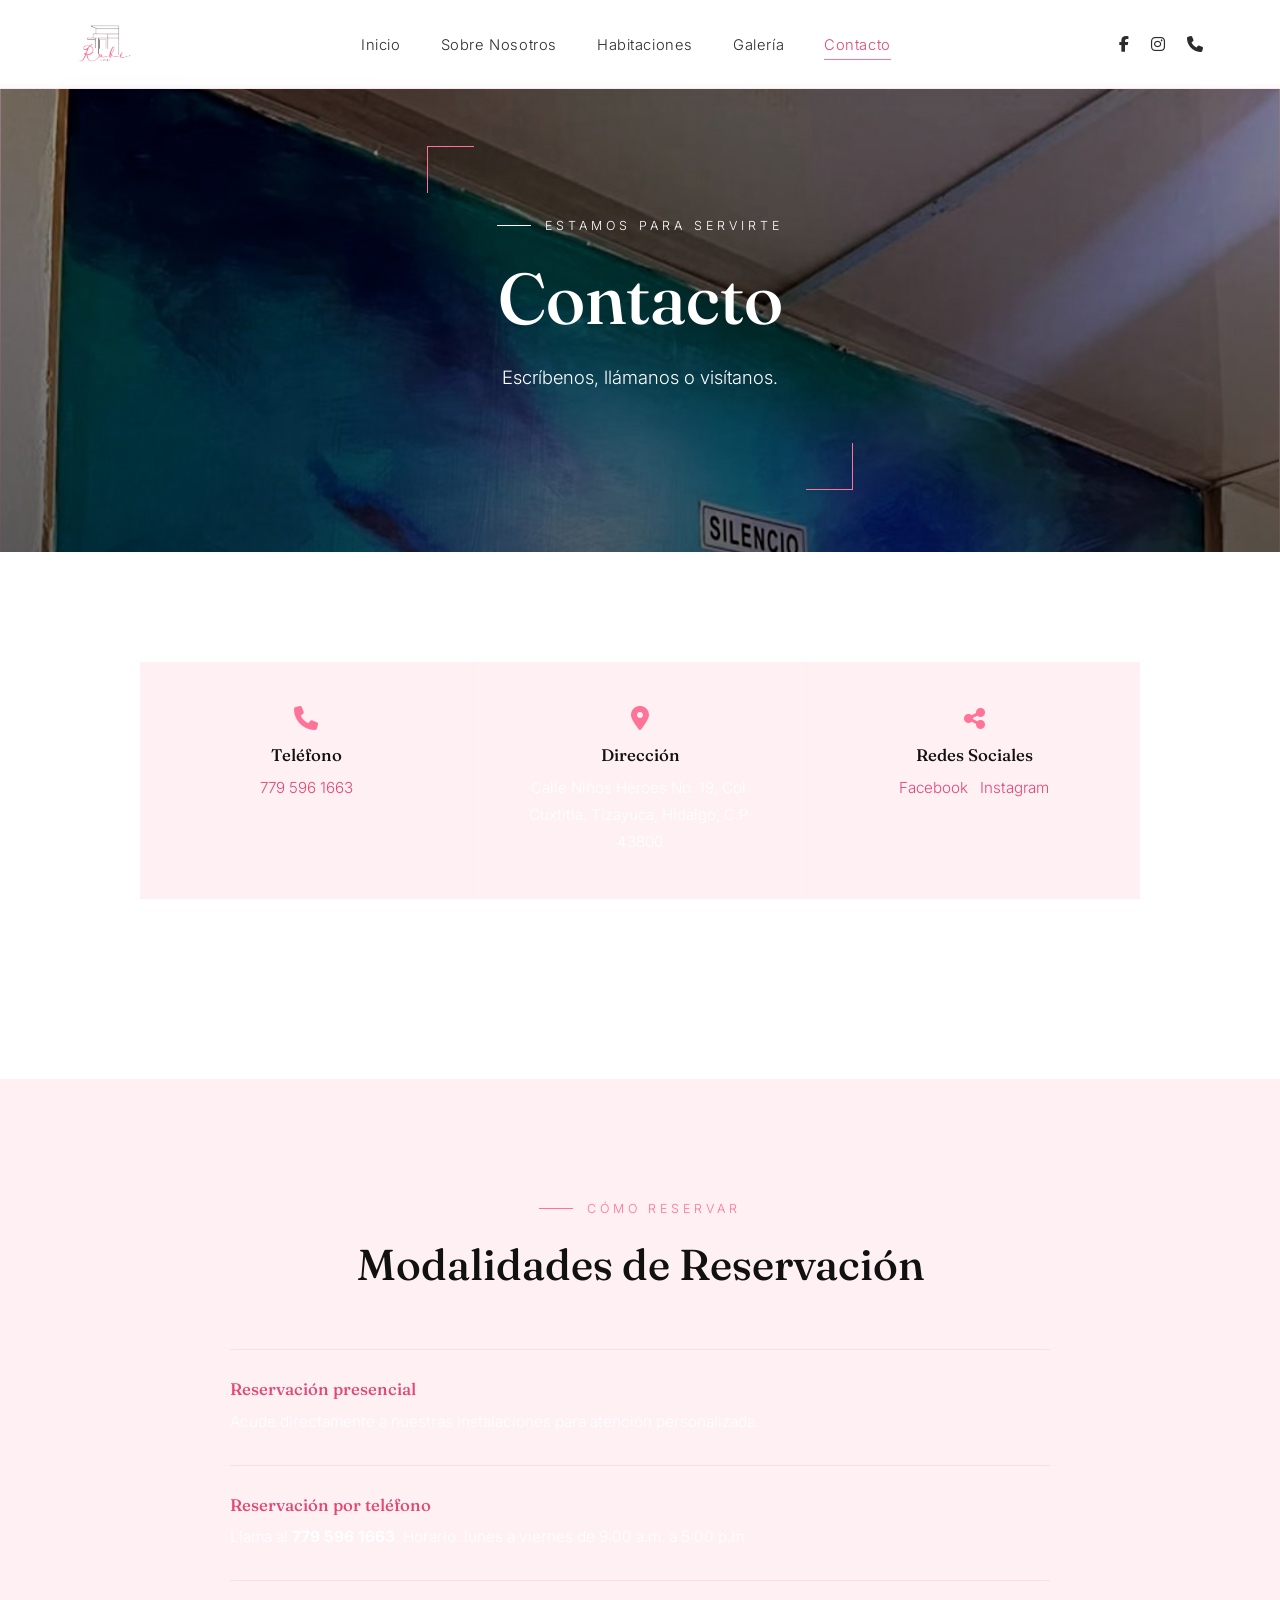
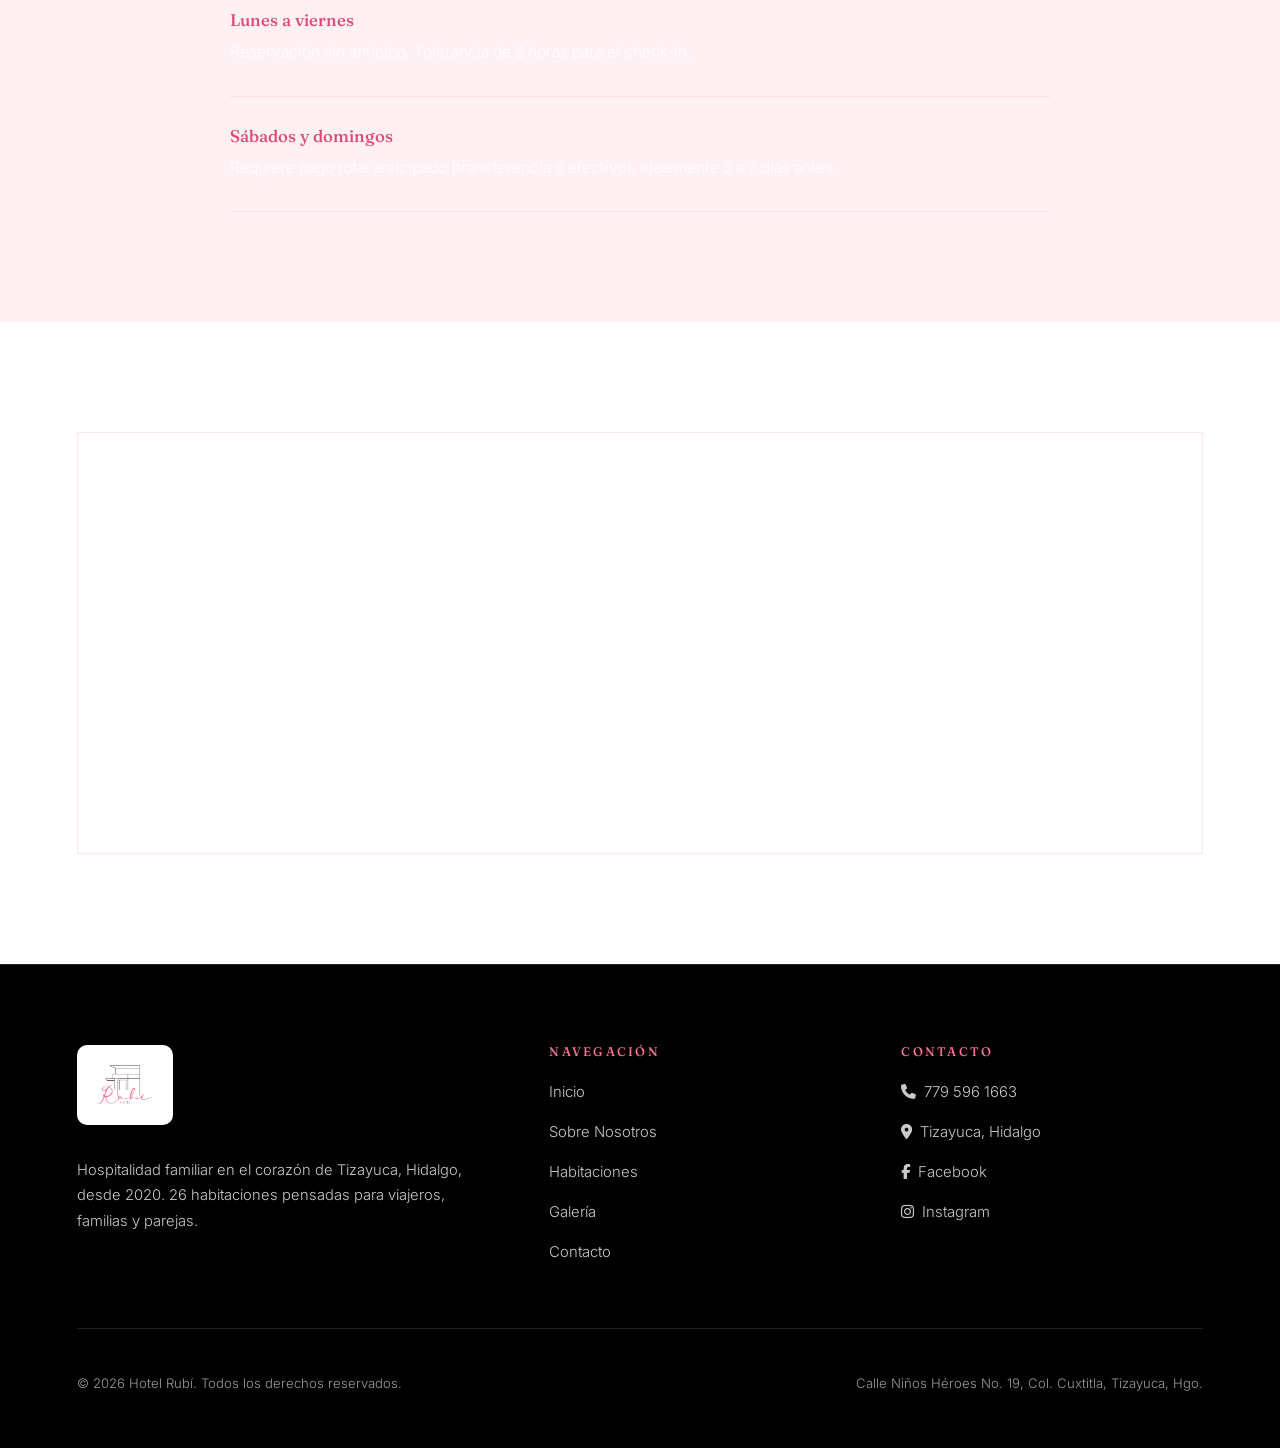
==== commit ba2881da: "Cambios2" ====
--- a/contacto.html
+++ b/contacto.html
@@ -27,7 +27,9 @@
         </div>
         <button class="nav-toggle" aria-label="Abrir menú"><i class="fas fa-bars"></i></button>
     </nav>
-
+<br>
+<br>
+<br>
     <section class="hero hero-sm">
         <div class="hero-media"><div class="img-frame " data-label="Coloca aquí: img/hero-contacto.jpg"><img src="img/hero-contacto.jpg" alt="Recepción del Hotel Rubí" loading="lazy" onerror="this.parentElement.classList.add(&quot;img-frame--empty&quot;)"></div></div>
         <div class="hero-content framed">
--- a/css/style.css
+++ b/css/style.css
@@ -16,7 +16,7 @@
 
     --cream:#111111;
     --text:#2b2b2b;
-    --text-muted:#5c5c5c;
+    --text-muted:#ffffff;
 
     --shadow:0 20px 50px rgba(0,0,0,.14);
     --shadow-soft:0 10px 30px rgba(0,0,0,.08);
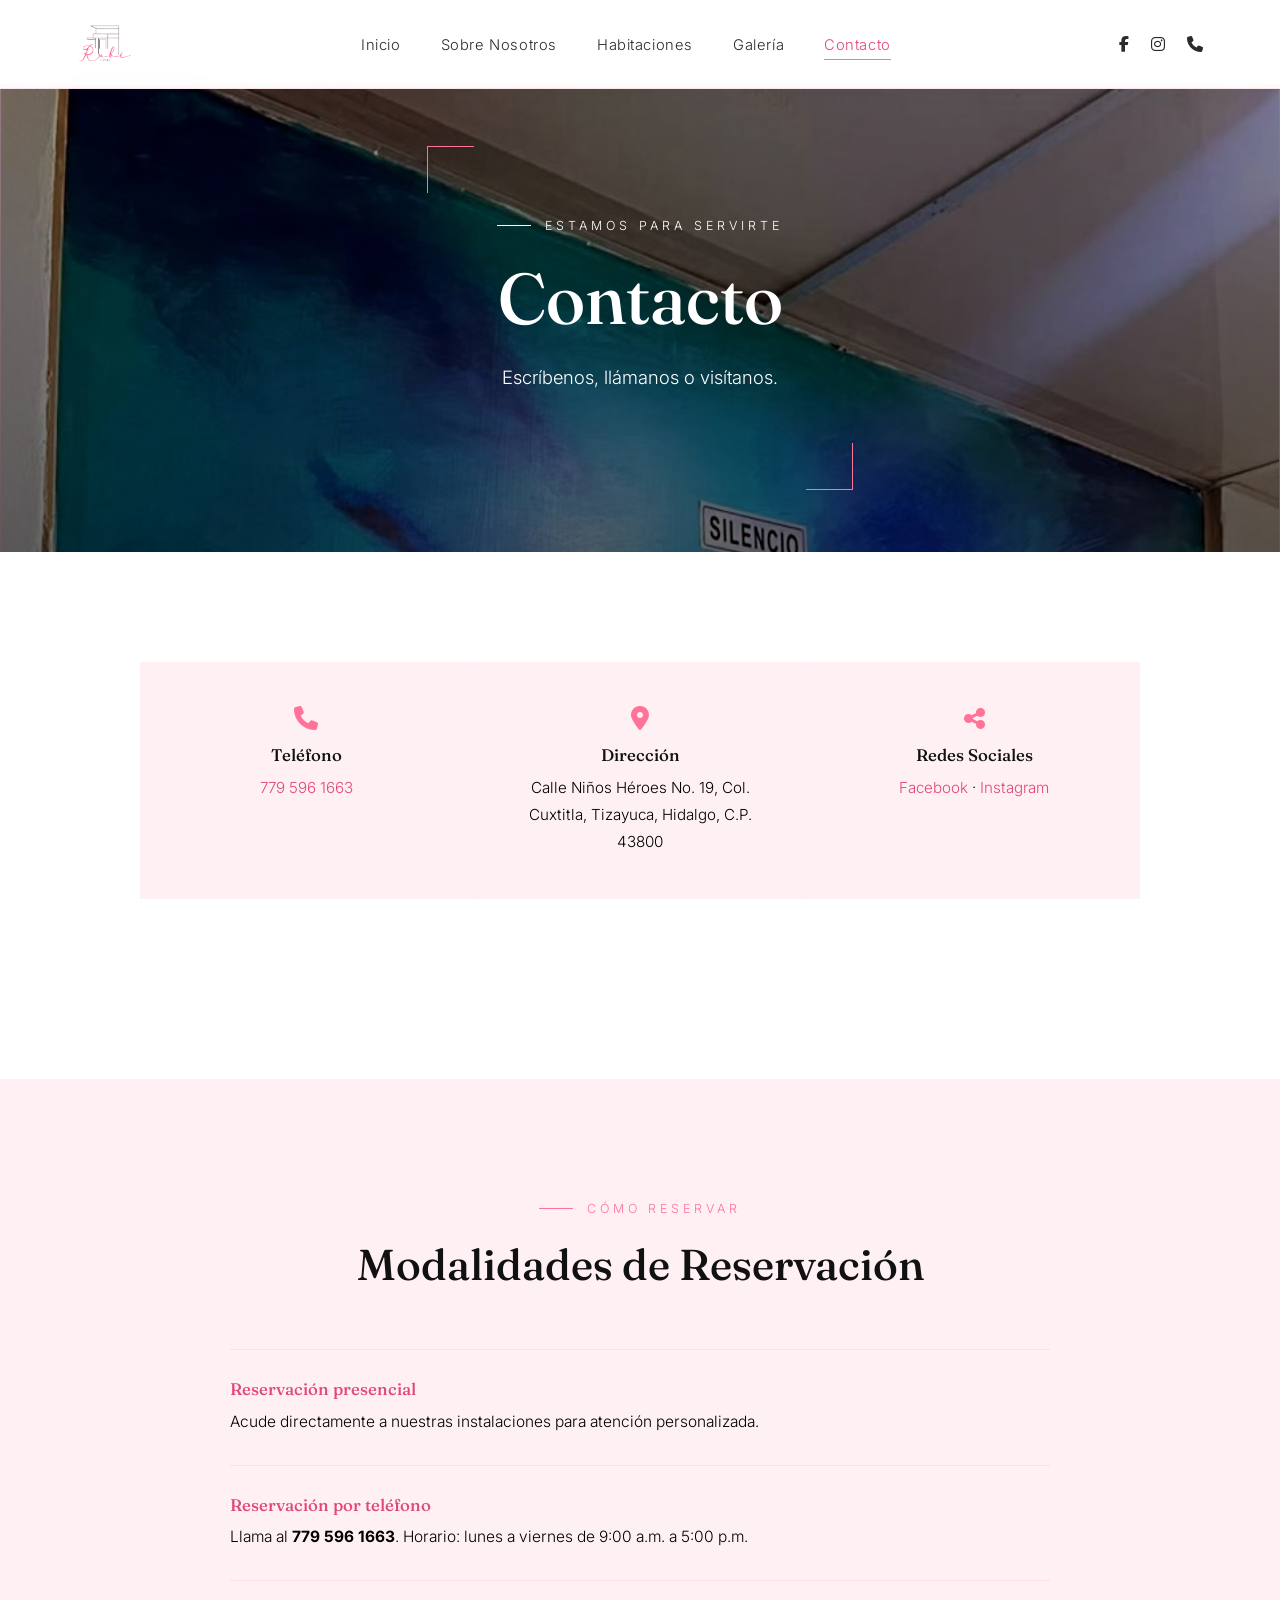
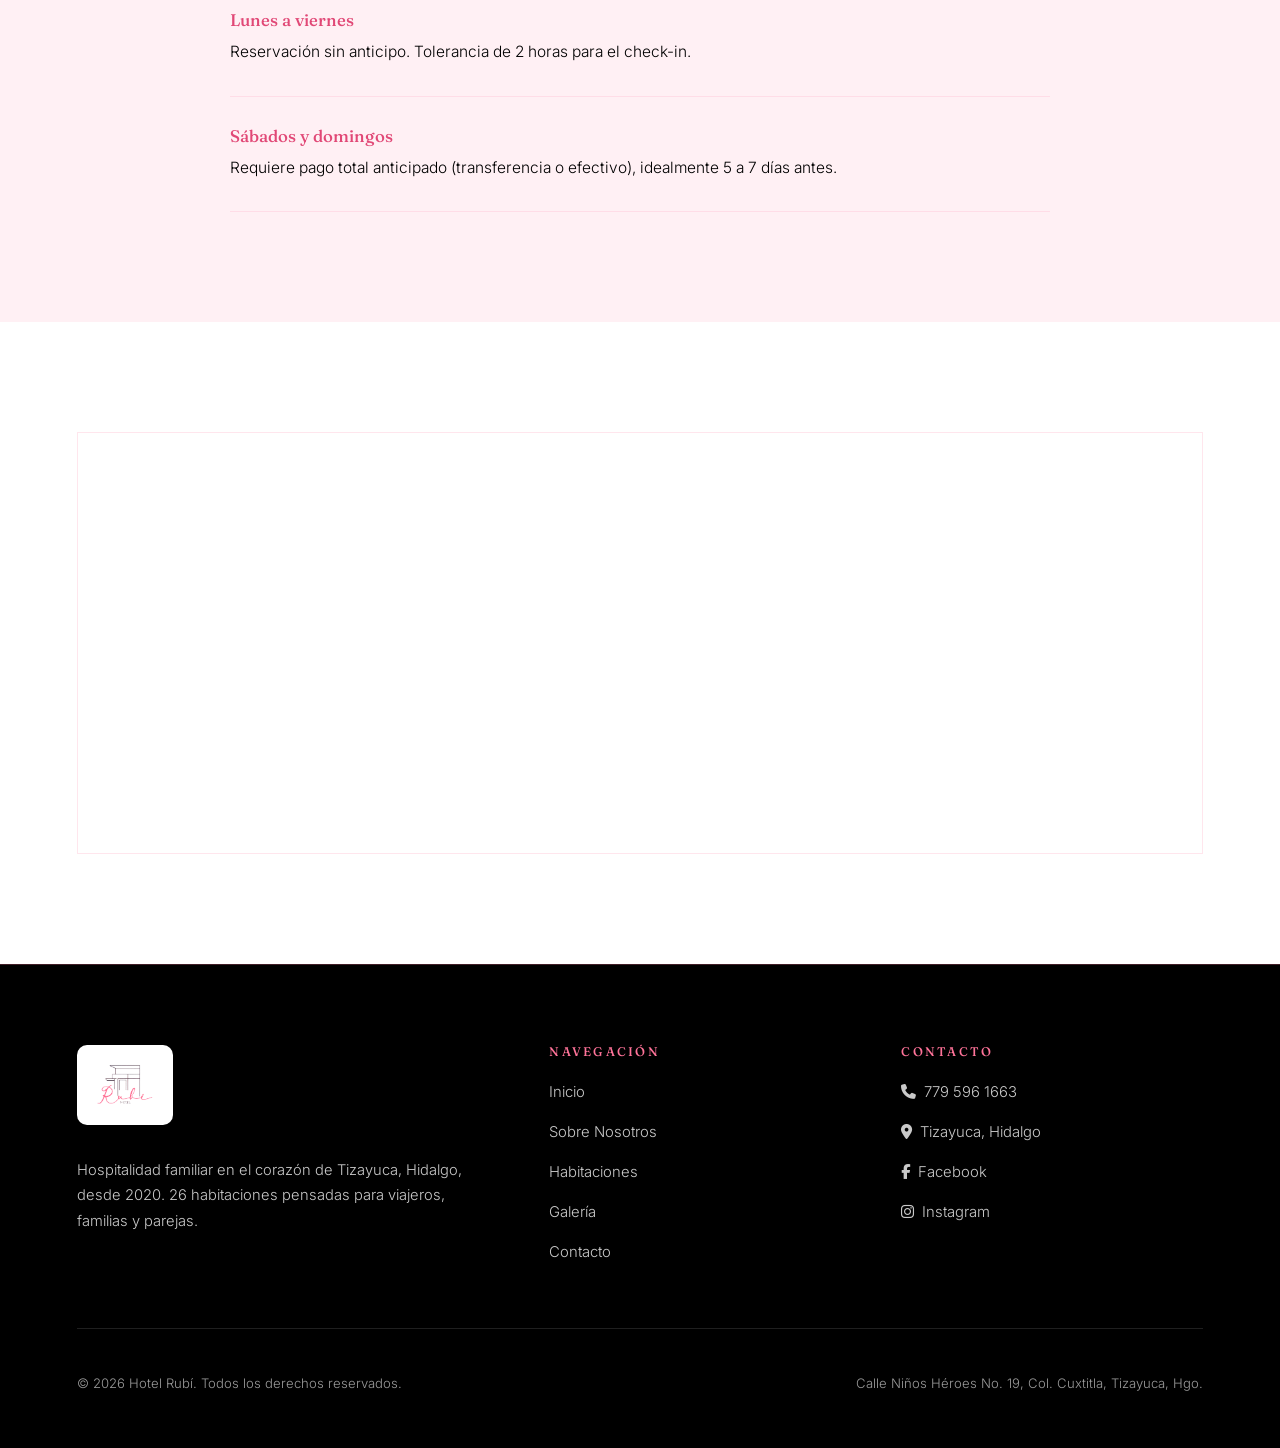
==== commit 93266377: "acomodo de fotos faltantes" ====
--- a/contacto.html
+++ b/contacto.html
@@ -31,7 +31,7 @@
 <br>
 <br>
     <section class="hero hero-sm">
-        <div class="hero-media"><div class="img-frame " data-label="Coloca aquí: img/hero-contacto.jpg"><img src="img/hero-contacto.jpg" alt="Recepción del Hotel Rubí" loading="lazy" onerror="this.parentElement.classList.add(&quot;img-frame--empty&quot;)"></div></div>
+        <div class="hero-media"><div class="img-frame " data-label="Coloca aquí: img/hero-contacto.jpg"><img src="img/hero-contacto.jpg" alt="Recepción del Hotel Rubí" loading="lazy"></div></div>
         <div class="hero-content framed">
             <div class="eyebrow" style="justify-content:center;">Estamos para servirte</div>
             <h1>Contacto</h1>
--- a/css/style.css
+++ b/css/style.css
@@ -16,7 +16,7 @@
 
     --cream:#111111;
     --text:#2b2b2b;
-    --text-muted:#ffffff;
+    --text-muted:#000000;
 
     --shadow:0 20px 50px rgba(0,0,0,.14);
     --shadow-soft:0 10px 30px rgba(0,0,0,.08);
@@ -278,7 +278,7 @@
 }
 .hero p{
     font-size:1.15rem;
-    color:var(--text-muted);
+    color:var(--dark);
     max-width:560px;
     margin:0 auto 36px;
 }
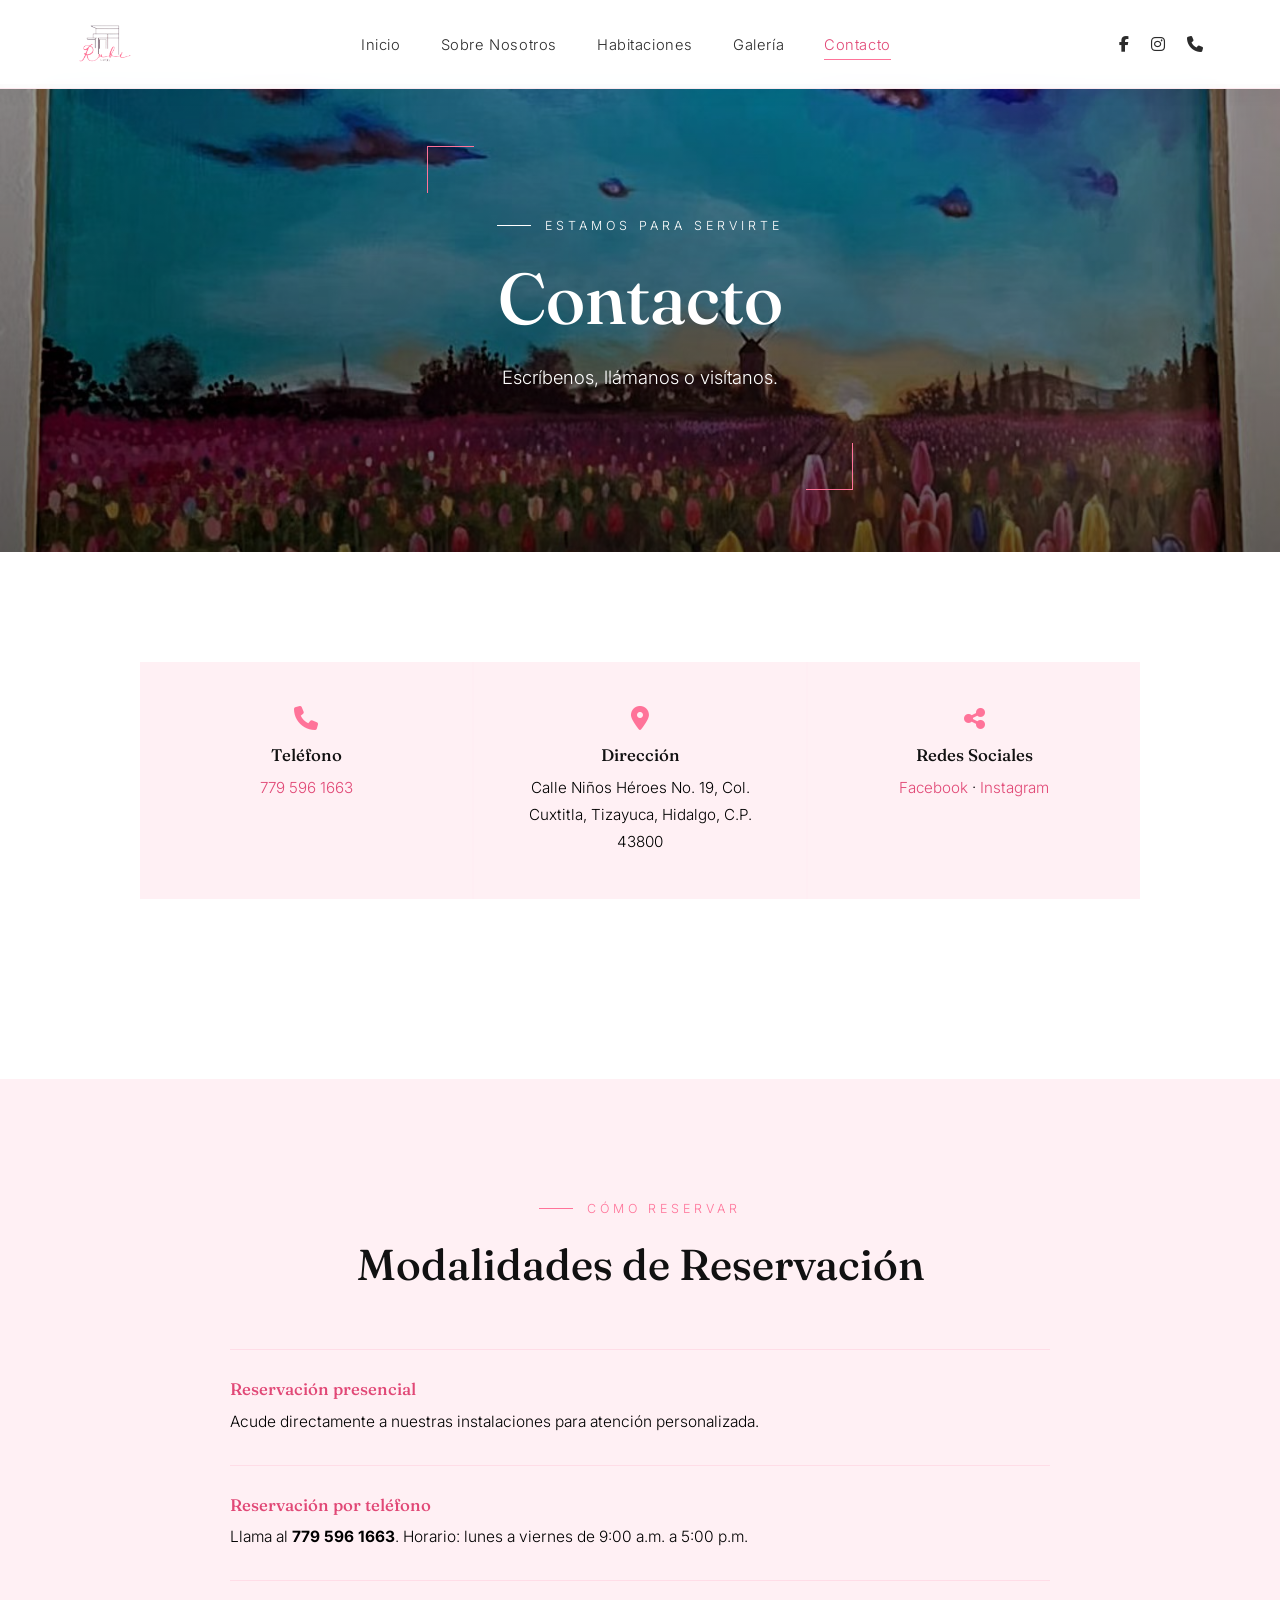
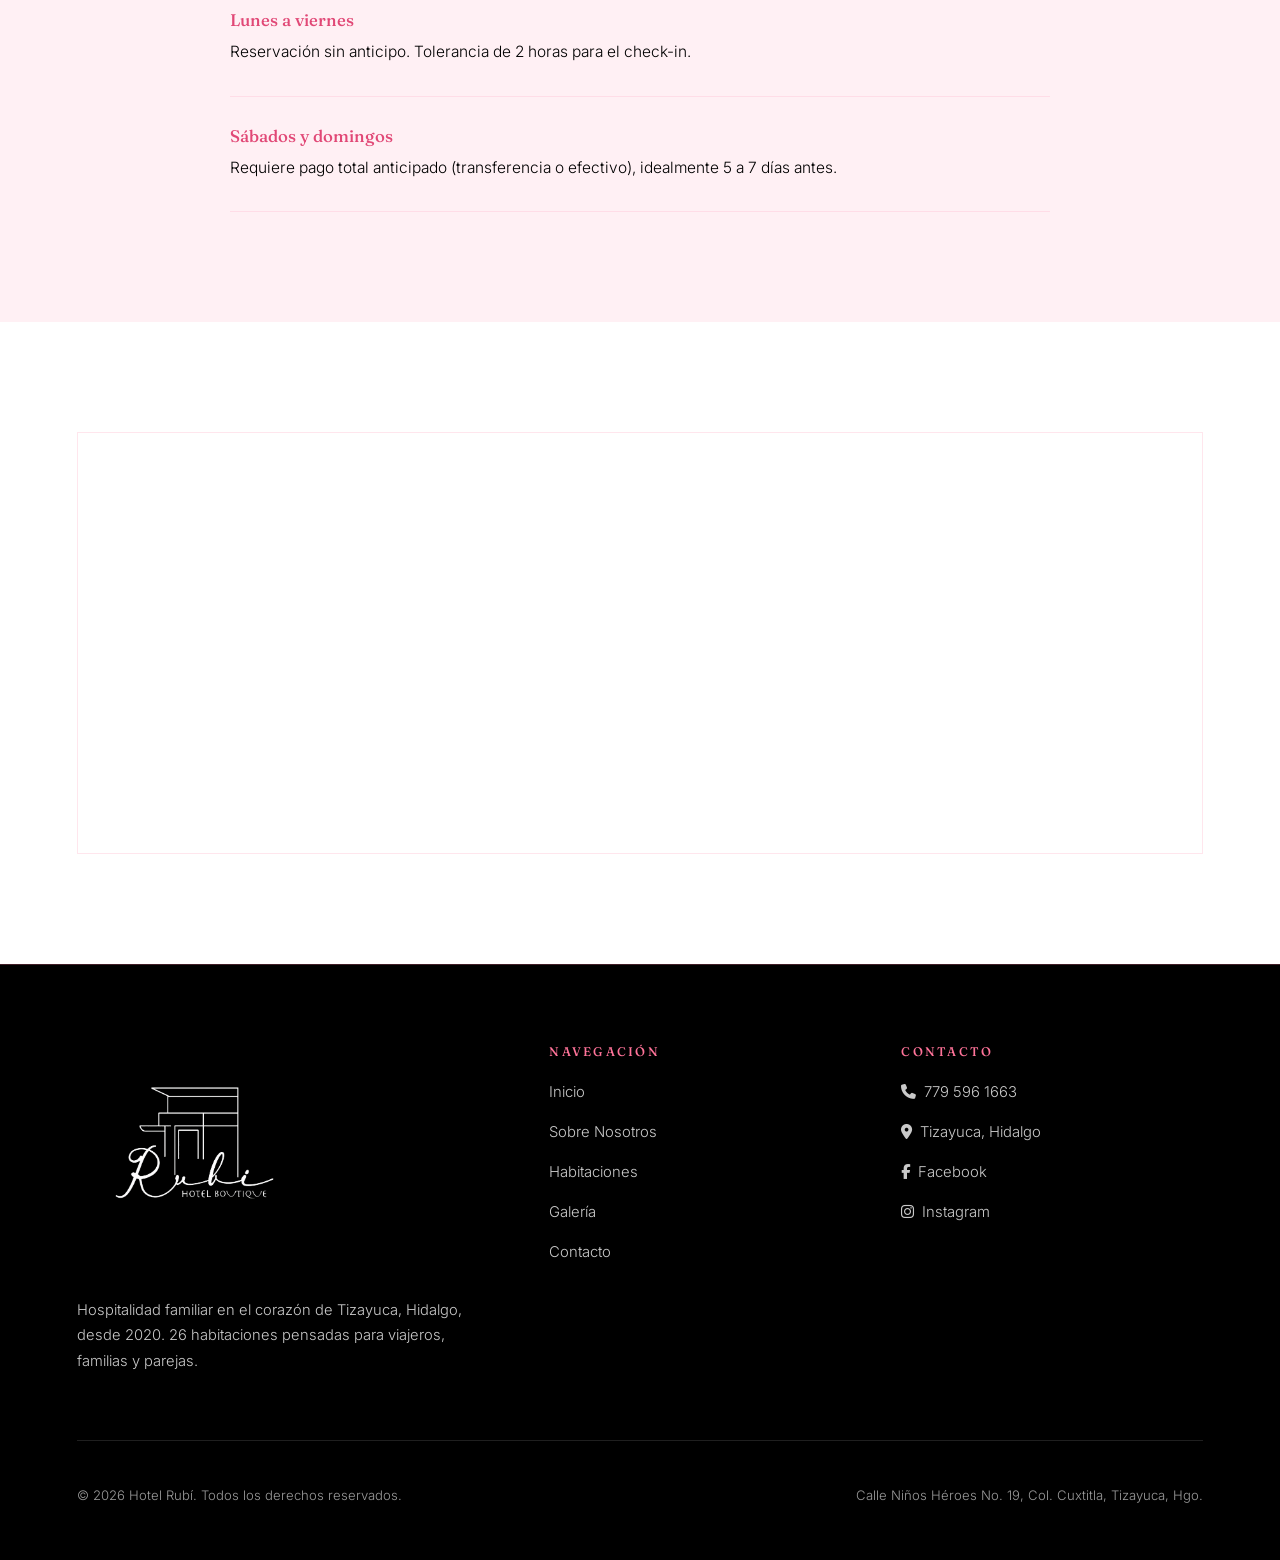
==== commit f6ee7285: "correcion de pie de pagina" ====
--- a/contacto.html
+++ b/contacto.html
@@ -98,7 +98,7 @@
     <footer>
         <div class="footer-grid">
             <div>
-                <div class="footer-logo"><img src="img/logo.png" alt="Hotel Rubí"></div>
+                <div class="footer-logo"><img src="img/1000559428.png" alt="Hotel Rubí"></div>
                 <p>Hospitalidad familiar en el corazón de Tizayuca, Hidalgo, desde 2020. 26 habitaciones pensadas para viajeros, familias y parejas.</p>
             </div>
             <div class="footer-col">
--- a/css/style.css
+++ b/css/style.css
@@ -223,8 +223,11 @@
 .hero-media{
     position:absolute;
     inset:0;
+    width:100%;
+    height:100%;
     z-index:0;
 }
+
 .hero-media img{
     width:100%; height:100%; object-fit:cover;
 }
@@ -324,16 +327,19 @@
    ese nombre, aparecerá sola — no hay que tocar el HTML. */
 .img-frame{
     position:relative;
+    width:100%;
+    height:100%;
     overflow:hidden;
-    background:
-        linear-gradient(135deg, var(--dark3), var(--dark2));
-    border:1px solid rgba(255,115,153,.18);
-}
+}
+
 .img-frame img{
-    width:100%; height:100%;
+    display:block;
+    width:100%;
+    height:100%;
     object-fit:cover;
-    transition:transform .8s var(--ease);
-}
+    object-position:center;
+}
+
 .img-frame--empty img{ display:none; }
 .img-frame--empty::before{
     content:"🖼  " attr(data-label);
@@ -570,12 +576,11 @@
 .footer-logo{
     display:inline-flex;
     align-items:center;
-    background:#ffffff;
     border-radius:10px;
     padding:10px 18px;
     margin-bottom:18px;
 }
-.footer-logo img{ height:60px; width:auto; display:block; }
+.footer-logo img{ height:200px; width:auto; display:block; }
 .footer-grid p{ color:#c9c9c9; font-size:.92rem; }
 .footer-col h4{
     font-size:.78rem;
